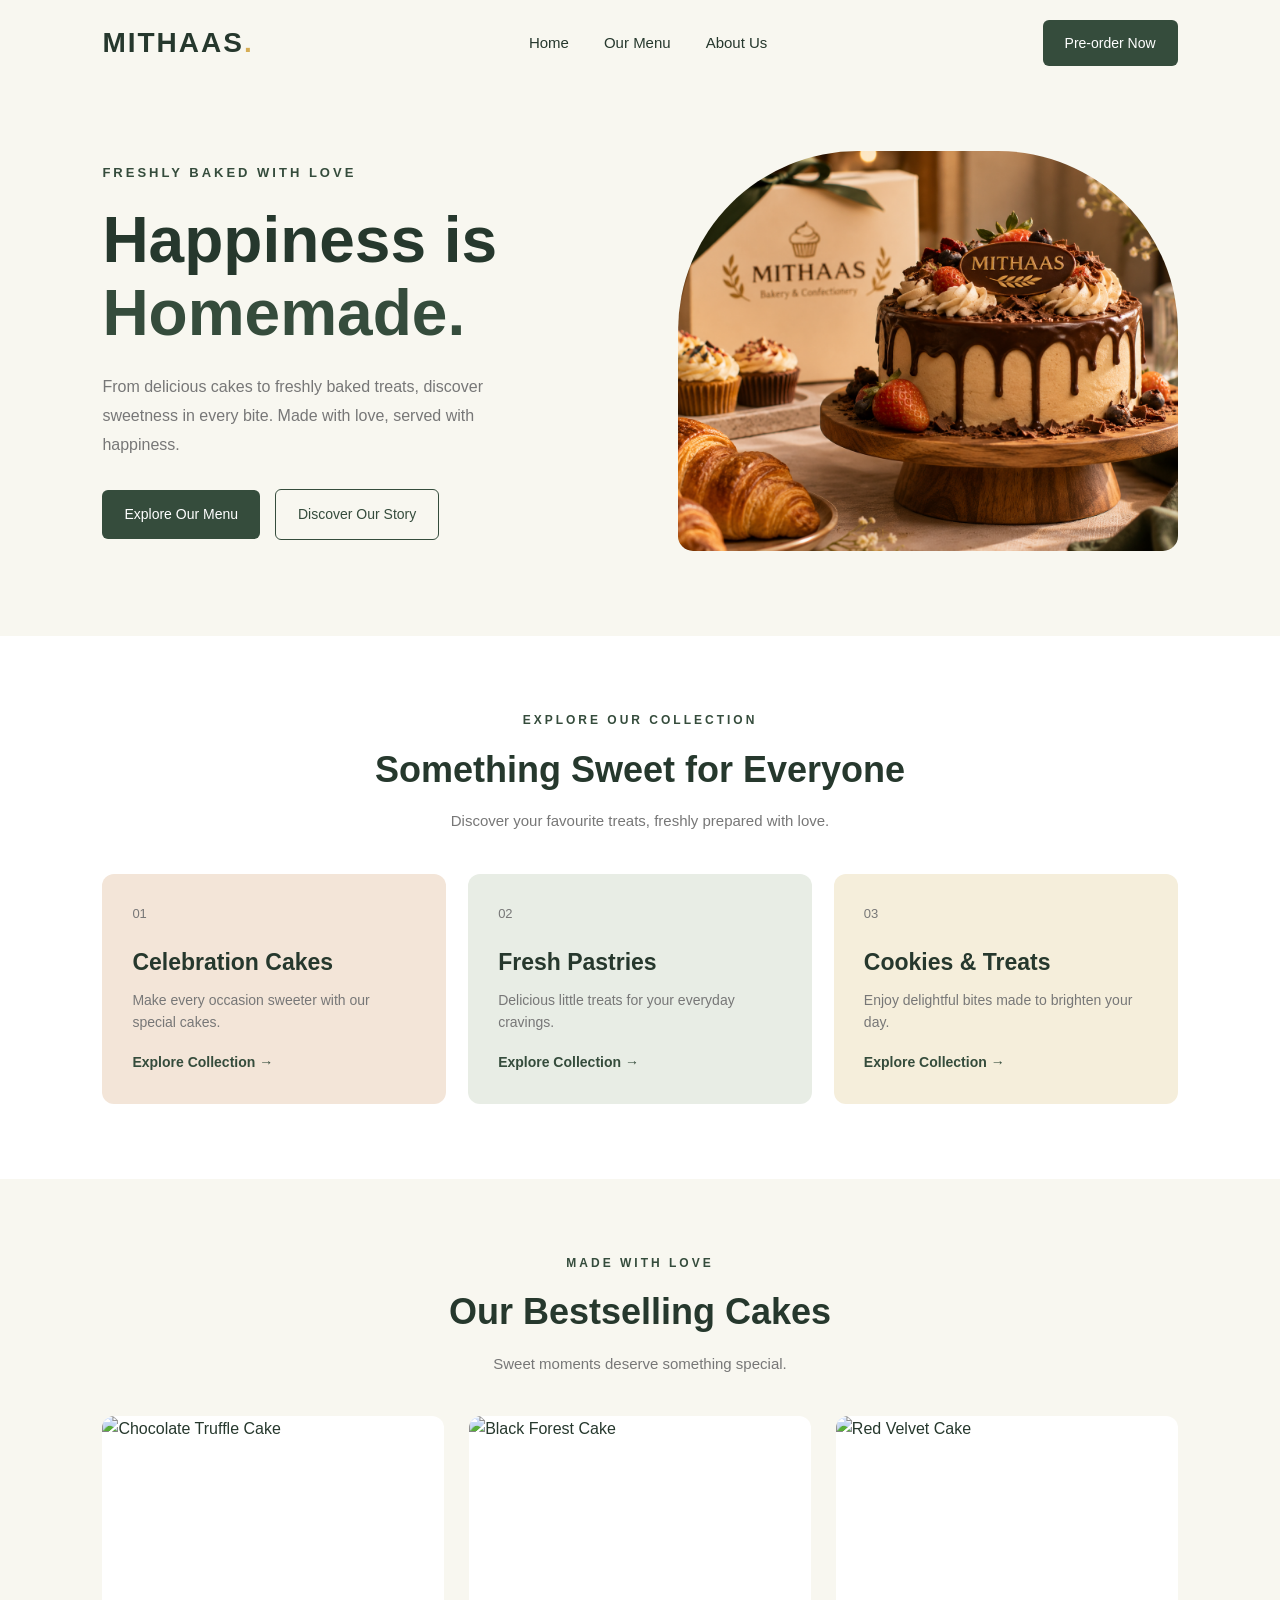
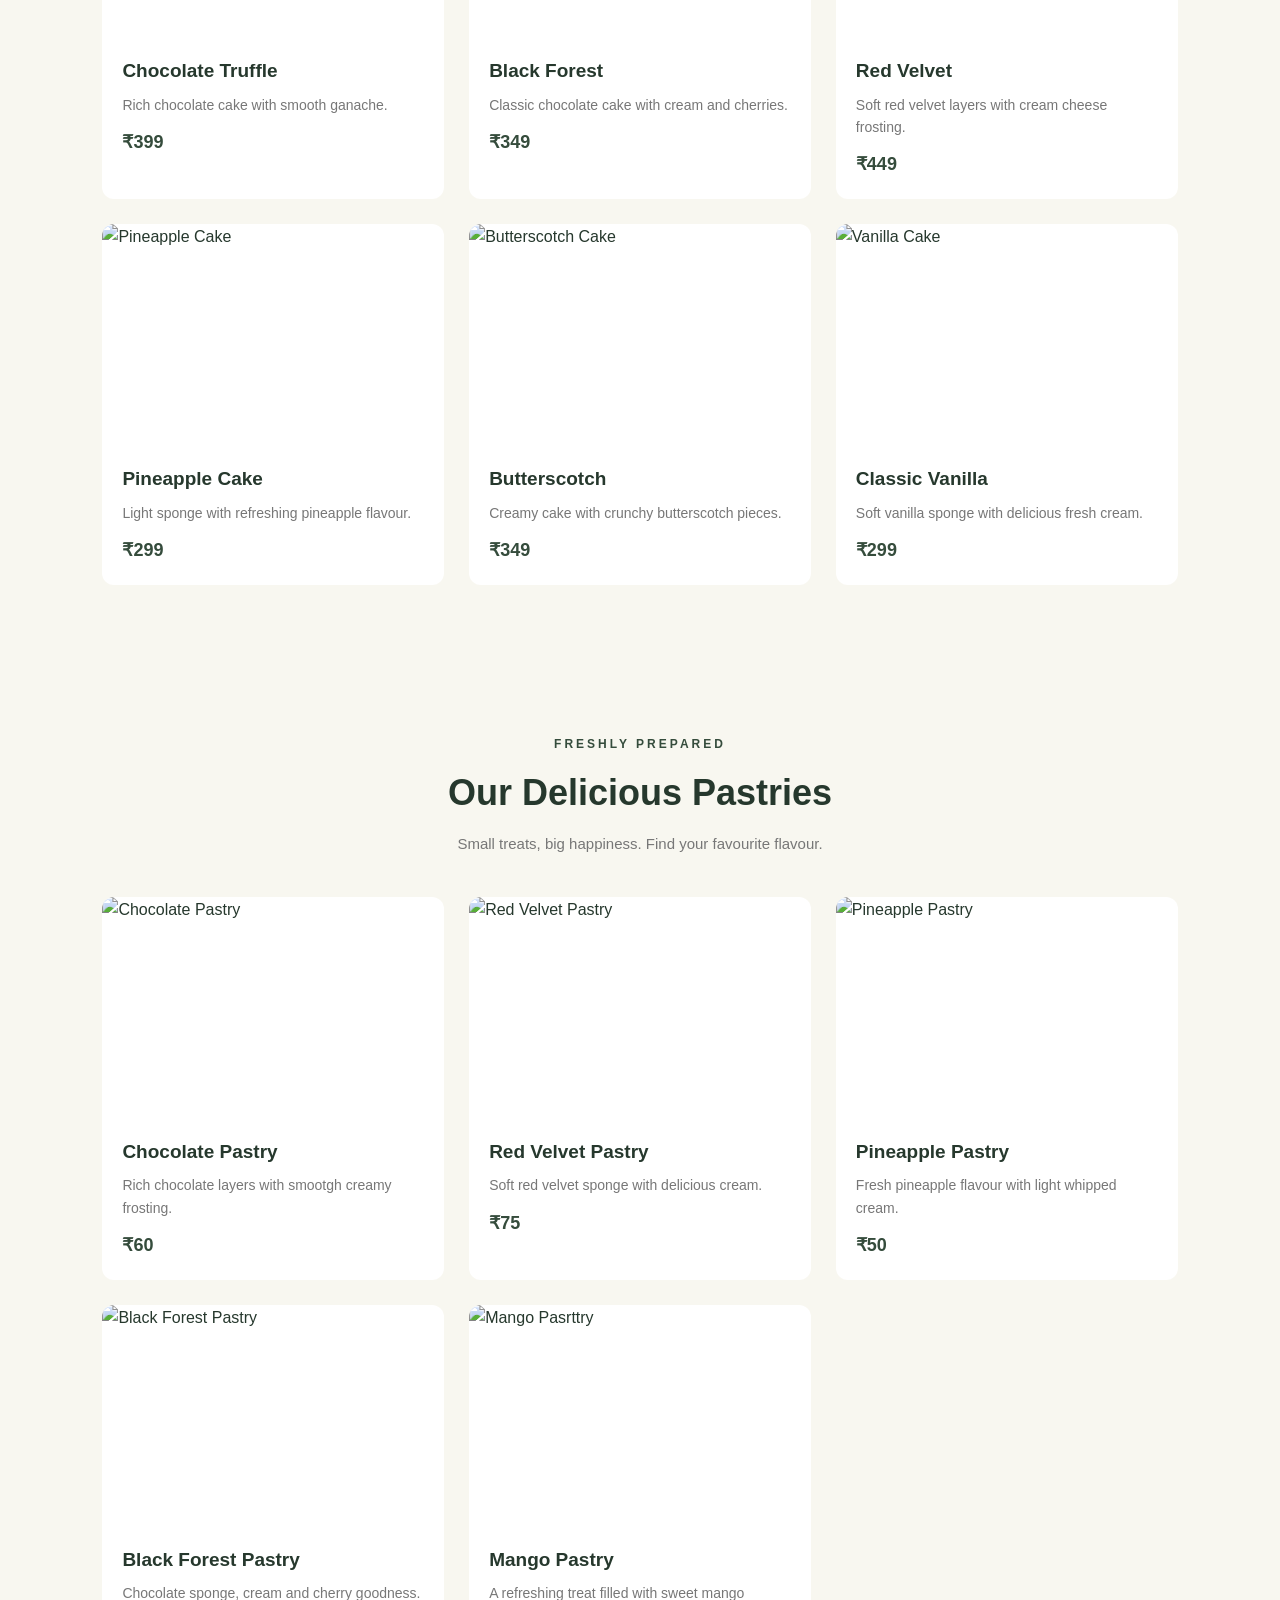
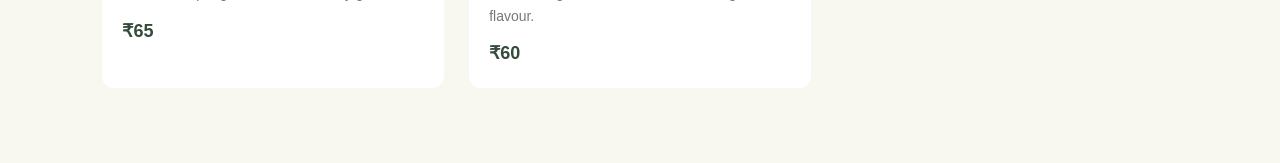
==== index.html @ 82113e62 "Merge branch 'main' of https://github.com/saurabhverma731044-stack/Bakery_Website_ITC_Project" ====
<!DOCTYPE html>
<html lang="en">

<head>
    <meta charset="UTF-8">
    <meta name="viewport" content="width=device-width, initial-scale=1.0">

    <title>MITHAAS | Har Bite Mein Khushi</title>

    <!-- Connects the CSS file to this webpage -->
    <link rel="stylesheet" href="style.css">

</head>

<body>

    <!-- Navigation Bar -->
<header class="navbar">

    <!-- Website Logo -->
    <div class="logo">
        MITHAAS<span>.</span>
    </div>

    <!-- Navigation Links -->
    <nav>
        <ul class="nav-links">
            <li><a href="#home">Home</a></li>
            <li><a href="#menu">Our Menu</a></li>
            <li><a href="#about">About Us</a></li>
        </ul>
    </nav>

    <!-- Pre-order Button -->
    <a href="#order" class="order-btn">Pre-order Now</a>

</header>

<!-- Hero Section -->
<section class="hero" id="home">

    <!-- Hero Text -->
    <div class="hero-content">

        <p class="hero-tagline">FRESHLY BAKED WITH LOVE</p>

        <h1>
            Happiness is <br>
            <span>Homemade.</span>
        </h1>

        <p class="hero-description">
            From delicious cakes to freshly baked treats,
            discover sweetness in every bite.
            Made with love, served with happiness.
        </p>

        <!-- Hero Buttons -->
        <div class="hero-buttons">
            <a href="#menu" class="primary-btn">Explore Our Menu</a>

            <a href="#about" class="secondary-btn">Discover Our Story</a>
        </div>

    </div>

    <!-- Hero Image -->
    <div class="hero-image">
        <img src="images/hero.jpg" alt="Freshly baked delicious cake">
    </div>

</section>
<!-- Product Categories -->
<section class="categories" id="menu">

    <div class="section-heading">
        <p>EXPLORE OUR COLLECTION</p>
        <h2>Something Sweet for Everyone</h2>
        <span>Discover your favourite treats, freshly prepared with love.</span>
    </div>

    <div class="category-container">

        <!-- Cakes -->
        <div class="category-card cakes">
            <span class="category-number">01</span>
            <h3>Celebration Cakes</h3>
            <p>Make every occasion sweeter with our special cakes.</p>
            <a href="#order">Explore Collection →</a>
        </div>

        <!-- Pastries -->
        <div class="category-card pastries">
            <span class="category-number">02</span>
            <h3>Fresh Pastries</h3>
            <p>Delicious little treats for your everyday cravings.</p>
            <a href="#order">Explore Collection →</a>
        </div>

        <!-- Cookies and Treats -->
        <div class="category-card treats">
            <span class="category-number">03</span>
            <h3>Cookies & Treats</h3>
            <p>Enjoy delightful bites made to brighten your day.</p>
            <a href="#order">Explore Collection →</a>
            
        </div>

    </div>

</section>


<!-- Bestselling Cakes -->
<section class="products" id="cakes">

    <div class="section-heading">
        <p>MADE WITH LOVE</p>
        <h2>Our Bestselling Cakes</h2>
        <span>Sweet moments deserve something special.</span>
    </div>

    <div class="product-container">

        <!-- Chocolate Truffle -->
        <div class="product-card">
            <img src="images/chocolate-truffle.jpg" alt="Chocolate Truffle Cake">
            <div class="product-info">
                <h3>Chocolate Truffle</h3>
                <p>Rich chocolate cake with smooth ganache.</p>
                <span>₹399</span>
            </div>
        </div>

        <!-- Black Forest -->
        <div class="product-card">
            <img src="images/black-forest.jpg" alt="Black Forest Cake">
            <div class="product-info">
                <h3>Black Forest</h3>
                <p>Classic chocolate cake with cream and cherries.</p>
                <span>₹349</span>
            </div>
        </div>

        <!-- Red Velvet -->
        <div class="product-card">
            <img src="images/red-velvet.jpg" alt="Red Velvet Cake">
            <div class="product-info">
                <h3>Red Velvet</h3>
                <p>Soft red velvet layers with cream cheese frosting.</p>
                <span>₹449</span>
            </div>
        </div>

        <!-- Pineapple -->
        <div class="product-card">
            <img src="images/pineapple-cake.jpg" alt="Pineapple Cake">
            <div class="product-info">
                <h3>Pineapple Cake</h3>
                <p>Light sponge with refreshing pineapple flavour.</p>
                <span>₹299</span>
            </div>
        </div>

        <!-- Butterscotch -->
        <div class="product-card">
            <img src="images/butterscotch.jpg" alt="Butterscotch Cake">
            <div class="product-info">
                <h3>Butterscotch</h3>
                <p>Creamy cake with crunchy butterscotch pieces.</p>
                <span>₹349</span>
            </div>
        </div>

        <!-- Vanilla -->
        <div class="product-card">
            <img src="images/vanilla-cake.jpg" alt="Vanilla Cake">
            <div class="product-info">
                <h3>Classic Vanilla</h3>
                <p>Soft vanilla sponge with delicious fresh cream.</p>
                <span>₹299</span>
            </div>
        </div>

    </div>

</section>

<!--  FRESH PASTRIES SECTION -->

<section class="products pastries-section" id="pastries">

    <!-- Section heading introduces our pastry collection -->
    <div class="section-heading">
        <p>FRESHLY PREPARED</p>
        <h2>Our Delicious Pastries</h2>
        <span>Small treats, big happiness. Find your favourite flavour.</span>
    </div>

    <!-- Container holds all pastry product cards -->
    <div class="product-container">

        <!-- Chocolate Pastry Card -->
        <div class="product-card">

            <!-- Product image -->
            <img src="images/chocolate-pastry.jpg"
                 alt="Chocolate Pastry">

            <!-- Product name, description and price -->
            <div class="product-info">
                <h3>Chocolate Pastry</h3>
                <p>Rich chocolate layers with smootgh creamy frosting.</p>
                <span>₹60</span>
            </div>

        </div>

        <!-- Red Velvet Pastry Card -->
        <div class="product-card">

            <img src="images/red-velvet-pastry.jpg"
                 alt="Red Velvet Pastry">

            <div class="product-info">
                <h3>Red Velvet Pastry</h3>
                <p>Soft red velvet sponge with delicious cream.</p>
                <span>₹75</span>
            </div>

        </div>

        <!-- Pineapppple Pastry Card -->
        <div class="product-card">

            <img src="images/pineapple-pastry.jpg"
                 alt="Pineapple Pastry">

            <div class="product-info">
                <h3>Pineapple Pastry</h3>
                <p>Fresh pineapple flavour with light whipped cream.</p>
                <span>₹50</span>
            </div>

        </div>

        <!-- Black Forrest Pastyry Card -->
        <div class="product-card">

            <img src="images/black-forest-pastry.jpg"
                 alt="Black Forest Pastry">

            <div class="product-info">
                <h3>Black Forest Pastry</h3>
                <p>Chocolate sponge, cream and cherry goodness.</p>
                <span>₹65</span>
            </div>

        </div>

        <!-- Mango Pastry Card -->
        <div class="product-card">

            <img src="images/mango-pastry.jpg"
                 alt="Mango Pasrttry">

            <div class="product-info">
                <h3>Mango Pastry</h3>
                <p>A refreshing treat filled with sweet mango flavour.</p>
                <span>₹60</span>
            </div>

        </div>

    </div>

</section>


</body>

</html>
---- style.css ----
/* =================================
   MITHAAS - GLOBAL STYLES
================================= */

/* 1. Reset default browser spacing */
* {
    margin: 0;
    padding: 0;
    box-sizing: border-box;
}

/* 2. Website color palette */
:root {
    --primary-green: #354C3C;
    --dark-green: #26382D;
    --light-green: #E8EDE5;

    --cream: #F8F7F0;
    --white: #FFFFFF;

    --accent-yellow: #D6AD55;

    --text-dark: #26382D;
    --text-light: #777777;
}

/* 3. Basic page styling */
body {
    font-family: Arial, sans-serif;
    background-color: var(--cream);
    color: var(--text-dark);
    line-height: 1.6;
}

/* 4. Remove default link styling */
a {
    text-decoration: none;
    color: inherit;
}

/* 5. Remove default list styling */
ul {
    list-style: none;
}

/* 6. Make images responsive */
img {
    max-width: 100%;
    display: block;
}


/* =================================
   NAVIGATION BAR
================================= */

.navbar {
    display: flex;
    justify-content: space-between;
    align-items: center;
    padding: 20px 8%;
    background-color: var(--cream);
}

/* Website Logo */
.logo {
    font-size: 28px;
    font-weight: bold;
    letter-spacing: 2px;
}

.logo span {
    color: var(--accent-yellow);
}

/* Navigation Links */
.nav-links {
    display: flex;
    align-items: center;
    gap: 35px;
}

.nav-links a {
    font-size: 15px;
    font-weight: 500;
    color: var(--dark-green);
    transition: color 0.3s ease;
}

.nav-links a:hover {
    color: var(--accent-yellow);
}

/* Pre-order Button */
.order-btn {
    background-color: var(--primary-green);
    color: var(--white);
    padding: 12px 22px;
    border-radius: 6px;
    font-size: 14px;
    transition: background-color 0.3s ease;
}

.order-btn:hover {
    background-color: var(--dark-green);
}

/* =================================
   HERO SECTION
================================= */

.hero {
    display: flex;
    align-items: center;
    justify-content: space-between;
    gap: 50px;
    padding: 65px 8% 85px;
    min-height: 550px;
}

/* Hero Text Content */
.hero-content {
    flex: 1;
    max-width: 550px;
}

.hero-tagline {
    color: var(--primary-green);
    font-size: 13px;
    font-weight: bold;
    letter-spacing: 3px;
    margin-bottom: 20px;
}

.hero-content h1 {
    font-size: 64px;
    line-height: 1.15;
    font-weight: bold;
    margin-bottom: 22px;
}

.hero-content h1 span {
    color: var(--primary-green);
}

.hero-description {
    color: var(--text-light);
    font-size: 16px;
    line-height: 1.8;
    max-width: 450px;
    margin-bottom: 30px;
}

/* Hero Buttons */
.hero-buttons {
    display: flex;
    align-items: center;
    gap: 15px;
}

.primary-btn,
.secondary-btn {
    display: inline-block;
    padding: 13px 22px;
    border-radius: 6px;
    font-size: 14px;
    transition: 0.3s ease;
}

.primary-btn {
    background-color: var(--primary-green);
    color: var(--white);
}

.primary-btn:hover {
    background-color: var(--dark-green);
}

.secondary-btn {
    border: 1px solid var(--primary-green);
    color: var(--primary-green);
}

.secondary-btn:hover {
    background-color: var(--light-green);
}

/* Hero Image */
.hero-image {
    flex: 1;
    max-width: 500px;
}

.hero-image img {
    width: 100%;
    height: 400px;
    object-fit: cover;
    border-radius: 180px 180px 15px 15px;
}

/* =================================
   PRODUCT CATEGORIES
================================= */

.categories {
    padding: 75px 8%;
    background-color: var(--white);
}

.section-heading {
    text-align: center;
    margin-bottom: 40px;
}

.section-heading > p {
    color: var(--primary-green);
    font-size: 12px;
    letter-spacing: 3px;
    font-weight: bold;
}

.section-heading h2 {
    font-size: 36px;
    margin: 10px 0;
}

.section-heading span {
    color: var(--text-light);
    font-size: 15px;
}

.category-container {
    display: grid;
    grid-template-columns: repeat(3, 1fr);
    gap: 22px;
}

.category-card {
    padding: 30px;
    min-height: 230px;
    border-radius: 12px;
    display: flex;
    flex-direction: column;
    align-items: flex-start;
    justify-content: flex-end;
    transition: transform 0.3s ease;
}

.category-card:hover {
    transform: translateY(-6px);
}

.cakes {
    background-color: #F3E5D8;
}

.pastries {
    background-color: #E8EDE5;
}

.treats {
    background-color: #F5EEDB;
}

.category-number {
    font-size: 13px;
    color: var(--text-light);
    margin-bottom: auto;
}

.category-card h3 {
    font-size: 23px;
    margin-bottom: 8px;
}

.category-card p {
    font-size: 14px;
    color: var(--text-light);
    margin-bottom: 18px;
}

.category-card a {
    color: var(--primary-green);
    font-size: 14px;
    font-weight: bold;
}

/* =================================
   PRODUCT SHOWCASE
================================= */

.products {
    padding: 75px 8%;
    background-color: var(--cream);
}

.product-container {
    display: grid;
    grid-template-columns: repeat(3, 1fr);
    gap: 25px;
}

.product-card {
    background-color: var(--white);
    border-radius: 12px;
    overflow: hidden;
    transition: transform 0.3s ease;
}

.product-card:hover {
    transform: translateY(-5px);
}

.product-card img {
    width: 100%;
    height: 220px;
    object-fit: cover;
}

.product-info {
    padding: 20px;
}

.product-info h3 {
    font-size: 19px;
    margin-bottom: 7px;
}

.product-info p {
    color: var(--text-light);
    font-size: 14px;
    margin-bottom: 12px;
}

.product-info span {
    color: var(--primary-green);
    font-size: 18px;
    font-weight: bold;
}

/* Responsive product grid */
@media (max-width: 768px) {
    .product-container {
        grid-template-columns: repeat(2, 1fr);
    }
}

@media (max-width: 480px) {
    .product-container {
        grid-template-columns: 1fr;
    }
}
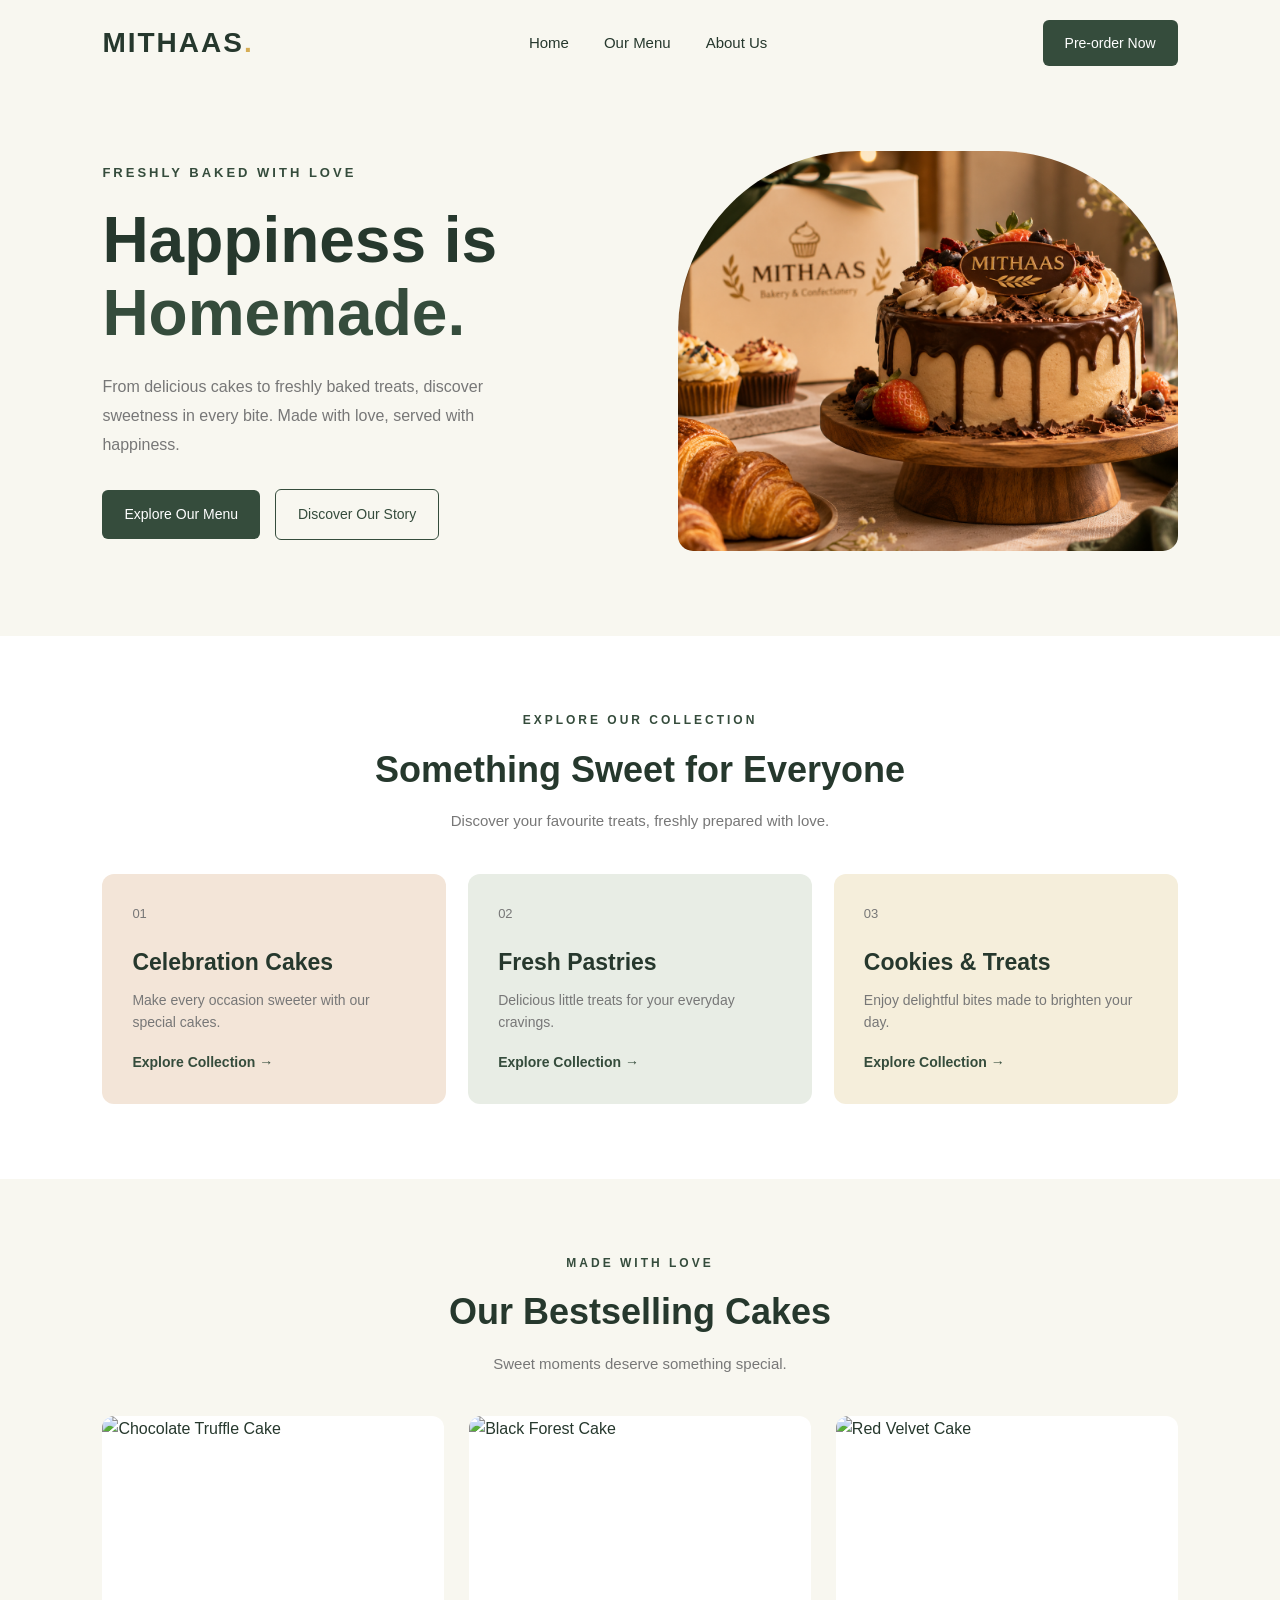
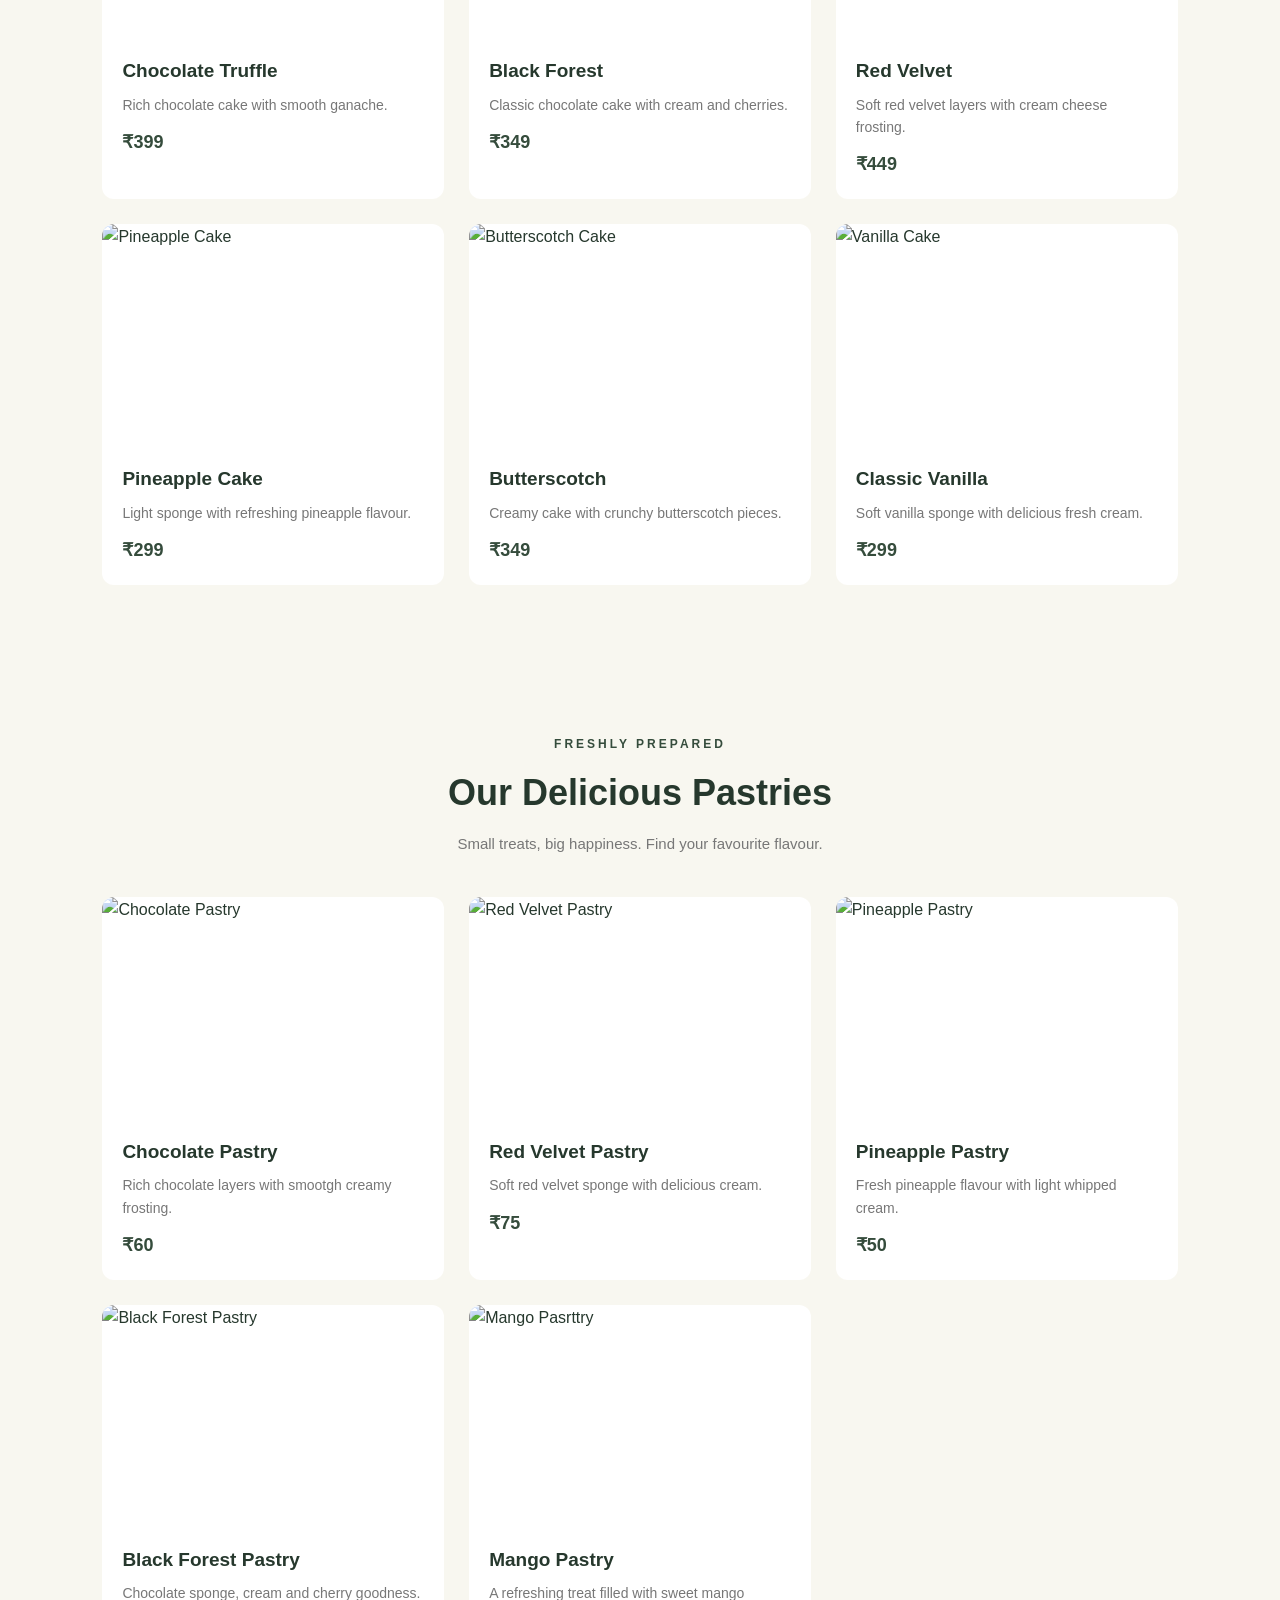
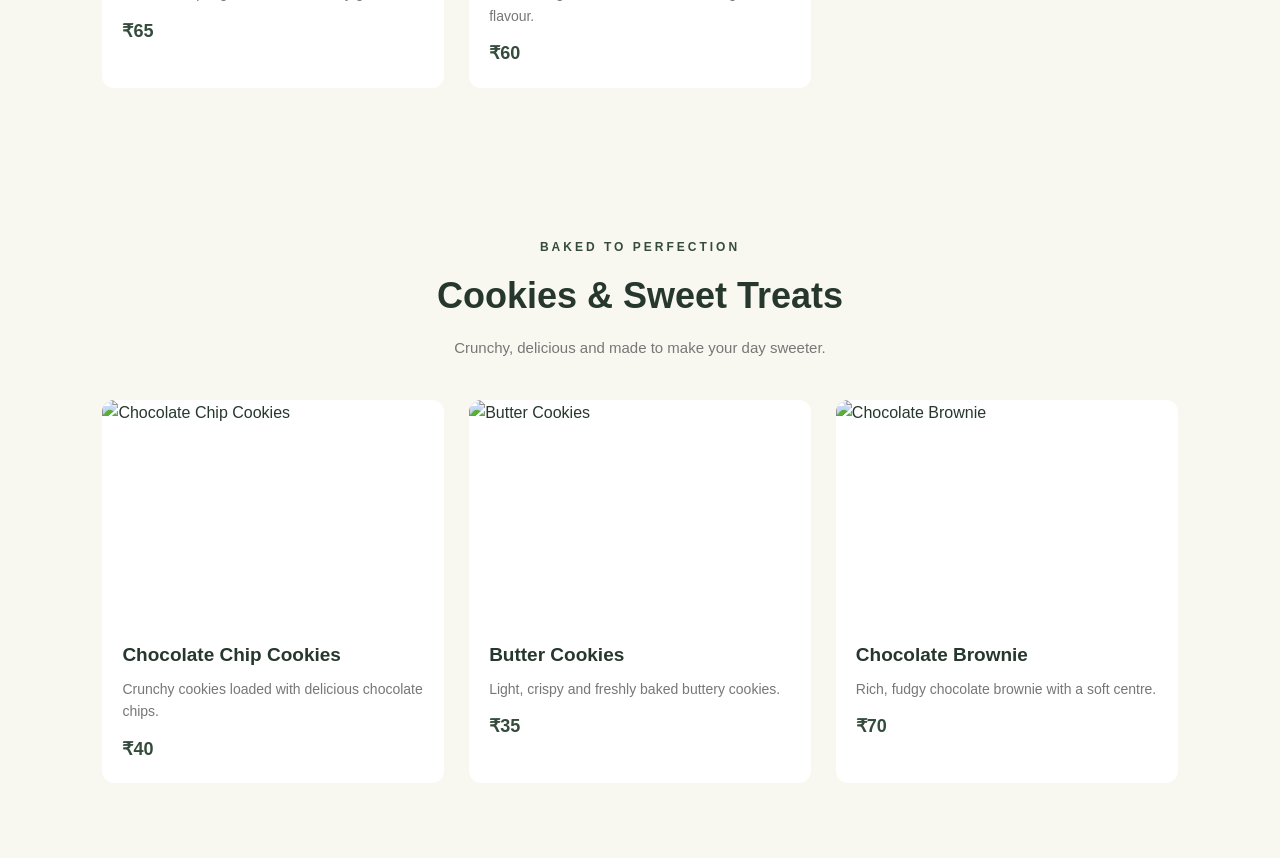
==== commit 672128a3: "Add cookies and treats product section" ====
--- a/index.html
+++ b/index.html
@@ -276,6 +276,62 @@
 
 </section>
 
+<!-- =================================
+     COOKIES & TREATS SECTION
+================================= -->
+
+<section class="products treats-section" id="treats">
+
+    <!-- Section heading -->
+    <div class="section-heading">
+        <p>BAKED TO PERFECTION</p>
+        <h2>Cookies & Sweet Treats</h2>
+        <span>Crunchy, delicious and made to make your day sweeter.</span>
+    </div>
+
+    <!-- Container for cookie product cards -->
+    <div class="product-container">
+
+        <!-- Chocolate Chip Cookies -->
+        <div class="product-card">
+            <img src="images/chocolate-chip-cookies.jpg"
+                 alt="Chocolate Chip Cookies">
+
+            <div class="product-info">
+                <h3>Chocolate Chip Cookies</h3>
+                <p>Crunchy cookies loaded with delicious chocolate chips.</p>
+                <span>₹40</span>
+            </div>
+        </div>
+
+        <!-- Butter Cookies -->
+        <div class="product-card">
+            <img src="images/butter-cookies.jpg"
+                 alt="Butter Cookies">
+
+            <div class="product-info">
+                <h3>Butter Cookies</h3>
+                <p>Light, crispy and freshly baked buttery cookies.</p>
+                <span>₹35</span>
+            </div>
+        </div>
+
+        <!-- Brownies -->
+        <div class="product-card">
+            <img src="images/chocolate-brownie.jpg"
+                 alt="Chocolate Brownie">
+
+            <div class="product-info">
+                <h3>Chocolate Brownie</h3>
+                <p>Rich, fudgy chocolate brownie with a soft centre.</p>
+                <span>₹70</span>
+            </div>
+        </div>
+
+    </div>
+
+</section>
+
 
 </body>
 
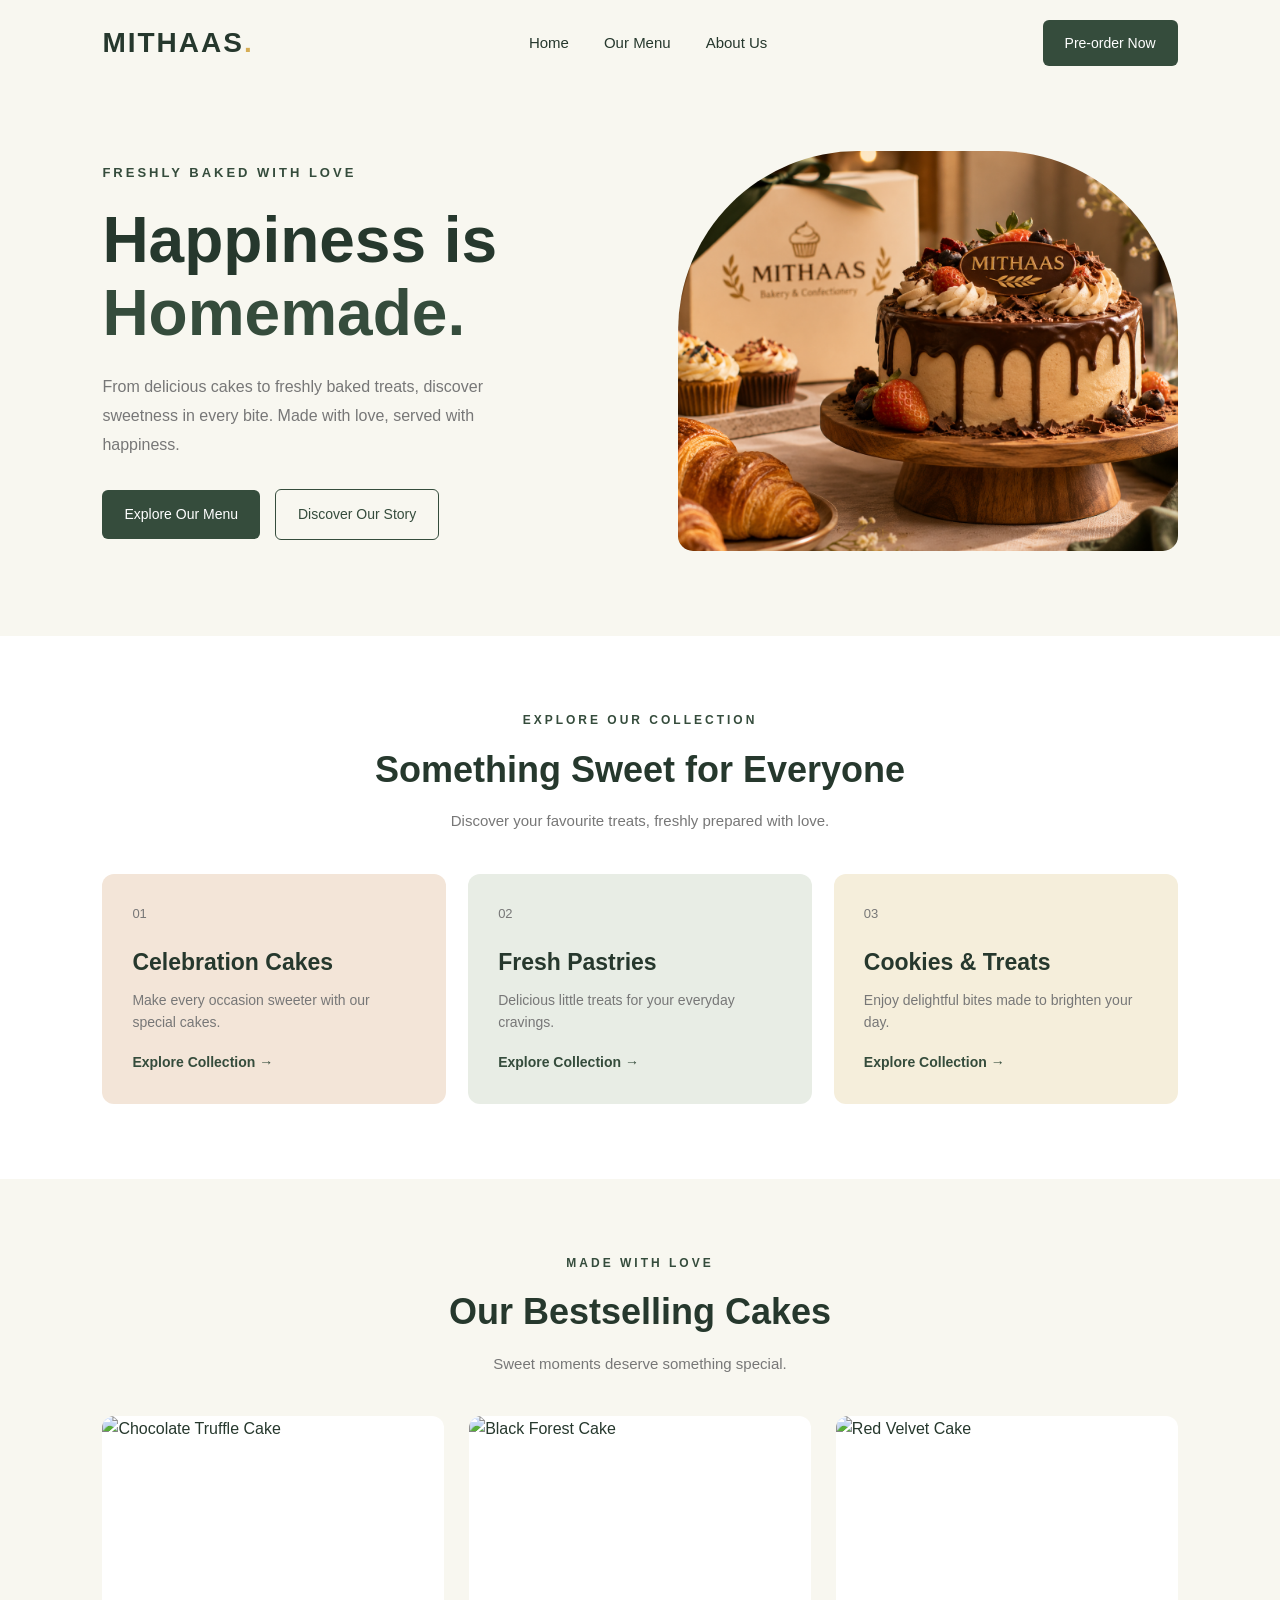
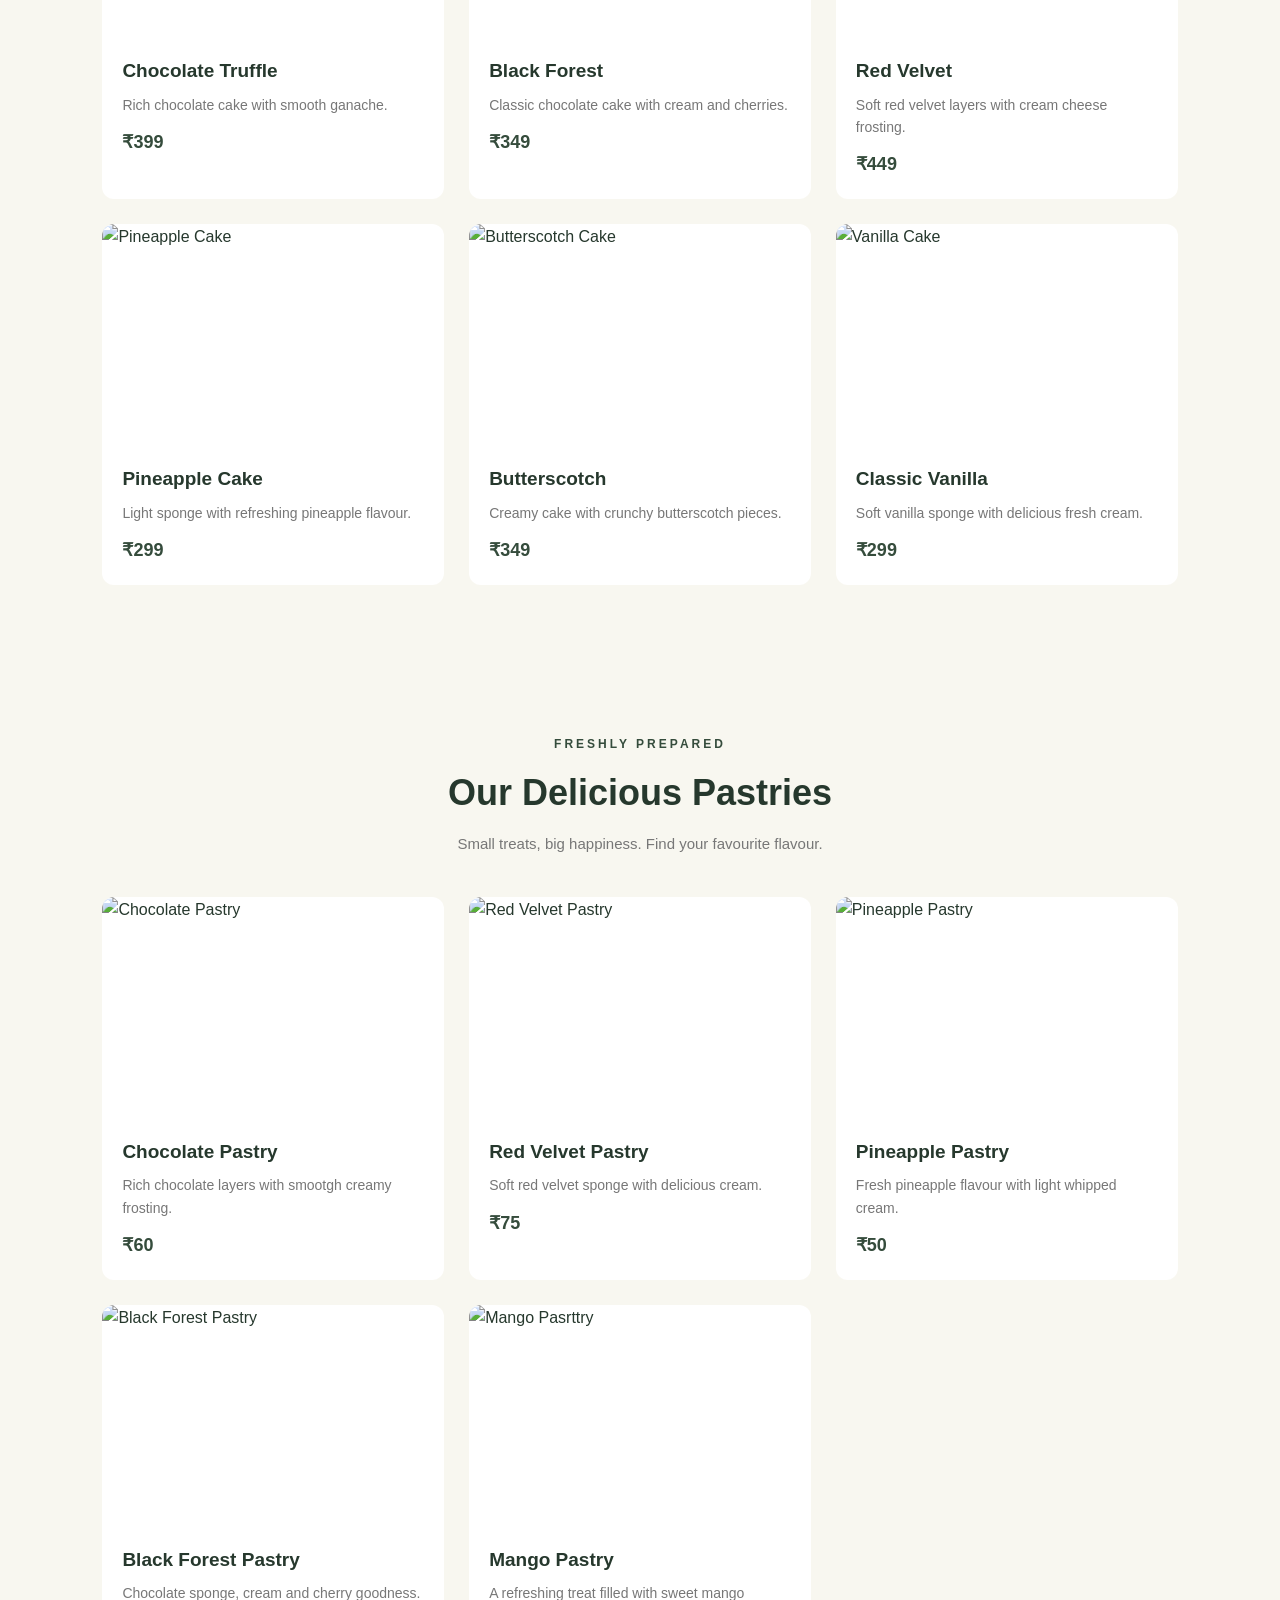
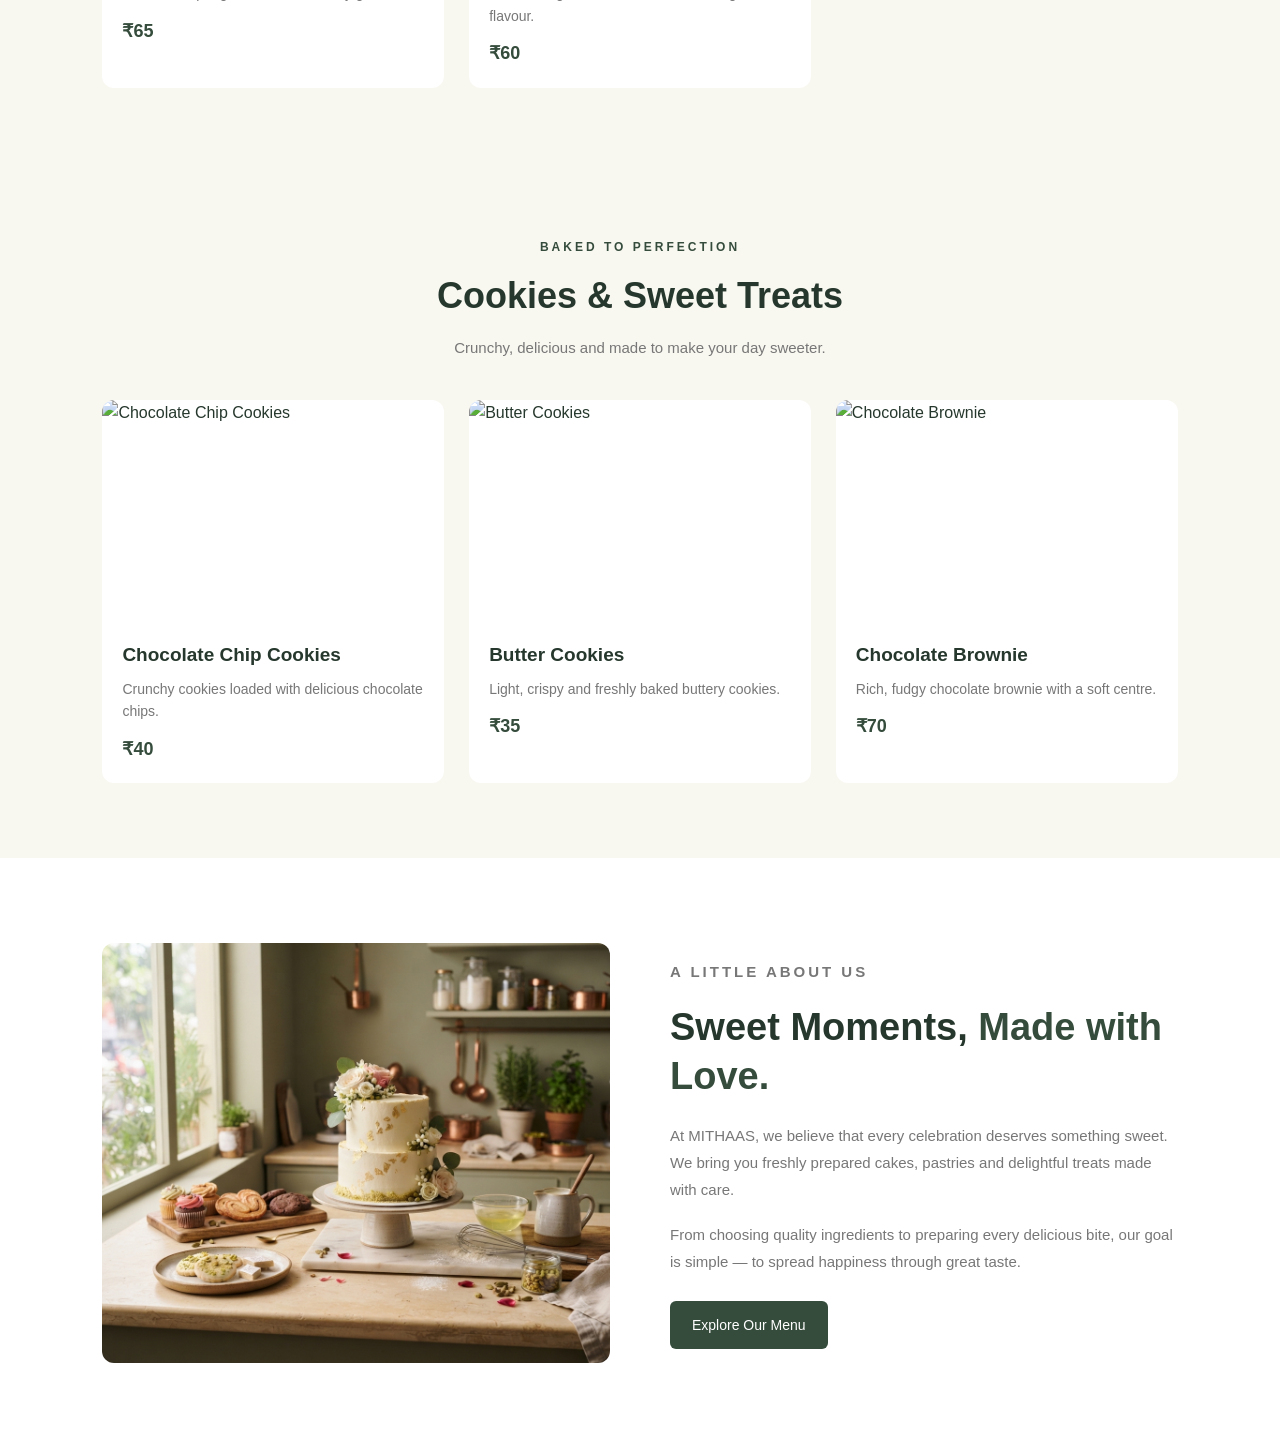
==== commit e8a73b12: "Add bakery about us section with styling" ====
--- a/index.html
+++ b/index.html
@@ -332,6 +332,43 @@
 
 </section>
 
+<!-- =================================
+     ABOUT US SECTION
+================================= -->
+
+<section class="about" id="about">
+
+    <!-- Bakery Image -->
+    <div class="about-image">
+        <img src="images/about-bakery.jpg"
+             alt="Freshly prepared bakery products">
+    </div>
+
+    <!-- Bakery Story -->
+    <div class="about-content">
+
+        <p class="about-tagline">A LITTLE ABOUT US</p>
+
+        <h2>Sweet Moments, <span>Made with Love.</span></h2>
+
+        <p>
+            At MITHAAS, we believe that every celebration deserves
+            something sweet. We bring you freshly prepared cakes,
+            pastries and delightful treats made with care.
+        </p>
+
+        <p>
+            From choosing quality ingredients to preparing every
+            delicious bite, our goal is simple — to spread happiness
+            through great taste.
+        </p>
+
+        <a href="#menu" class="primary-btn">Explore Our Menu</a>
+
+    </div>
+
+</section>
+
 
 </body>
 
--- a/style.css
+++ b/style.css
@@ -349,4 +349,63 @@
     .product-container {
         grid-template-columns: 1fr;
     }
+}
+
+
+/* =================================
+   ABOUT US SECTION
+================================= */
+
+.about {
+    display: flex;
+    align-items: center;
+    gap: 60px;
+    padding: 85px 8%;
+    background-color: var(--white);
+}
+
+/* Bakery Image */
+.about-image {
+    flex: 1;
+}
+
+.about-image img {
+    width: 100%;
+    height: 420px;
+    object-fit: cover;
+    border-radius: 12px;
+}
+
+/* About Text */
+.about-content {
+    flex: 1;
+}
+
+.about-tagline {
+    color: var(--primary-green);
+    font-size: 12px;
+    font-weight: bold;
+    letter-spacing: 3px;
+    margin-bottom: 15px;
+}
+
+.about-content h2 {
+    font-size: 38px;
+    line-height: 1.3;
+    margin-bottom: 20px;
+}
+
+.about-content h2 span {
+    color: var(--primary-green);
+}
+
+.about-content p {
+    color: var(--text-light);
+    font-size: 15px;
+    line-height: 1.8;
+    margin-bottom: 18px;
+}
+
+.about-content .primary-btn {
+    margin-top: 8px;
 }
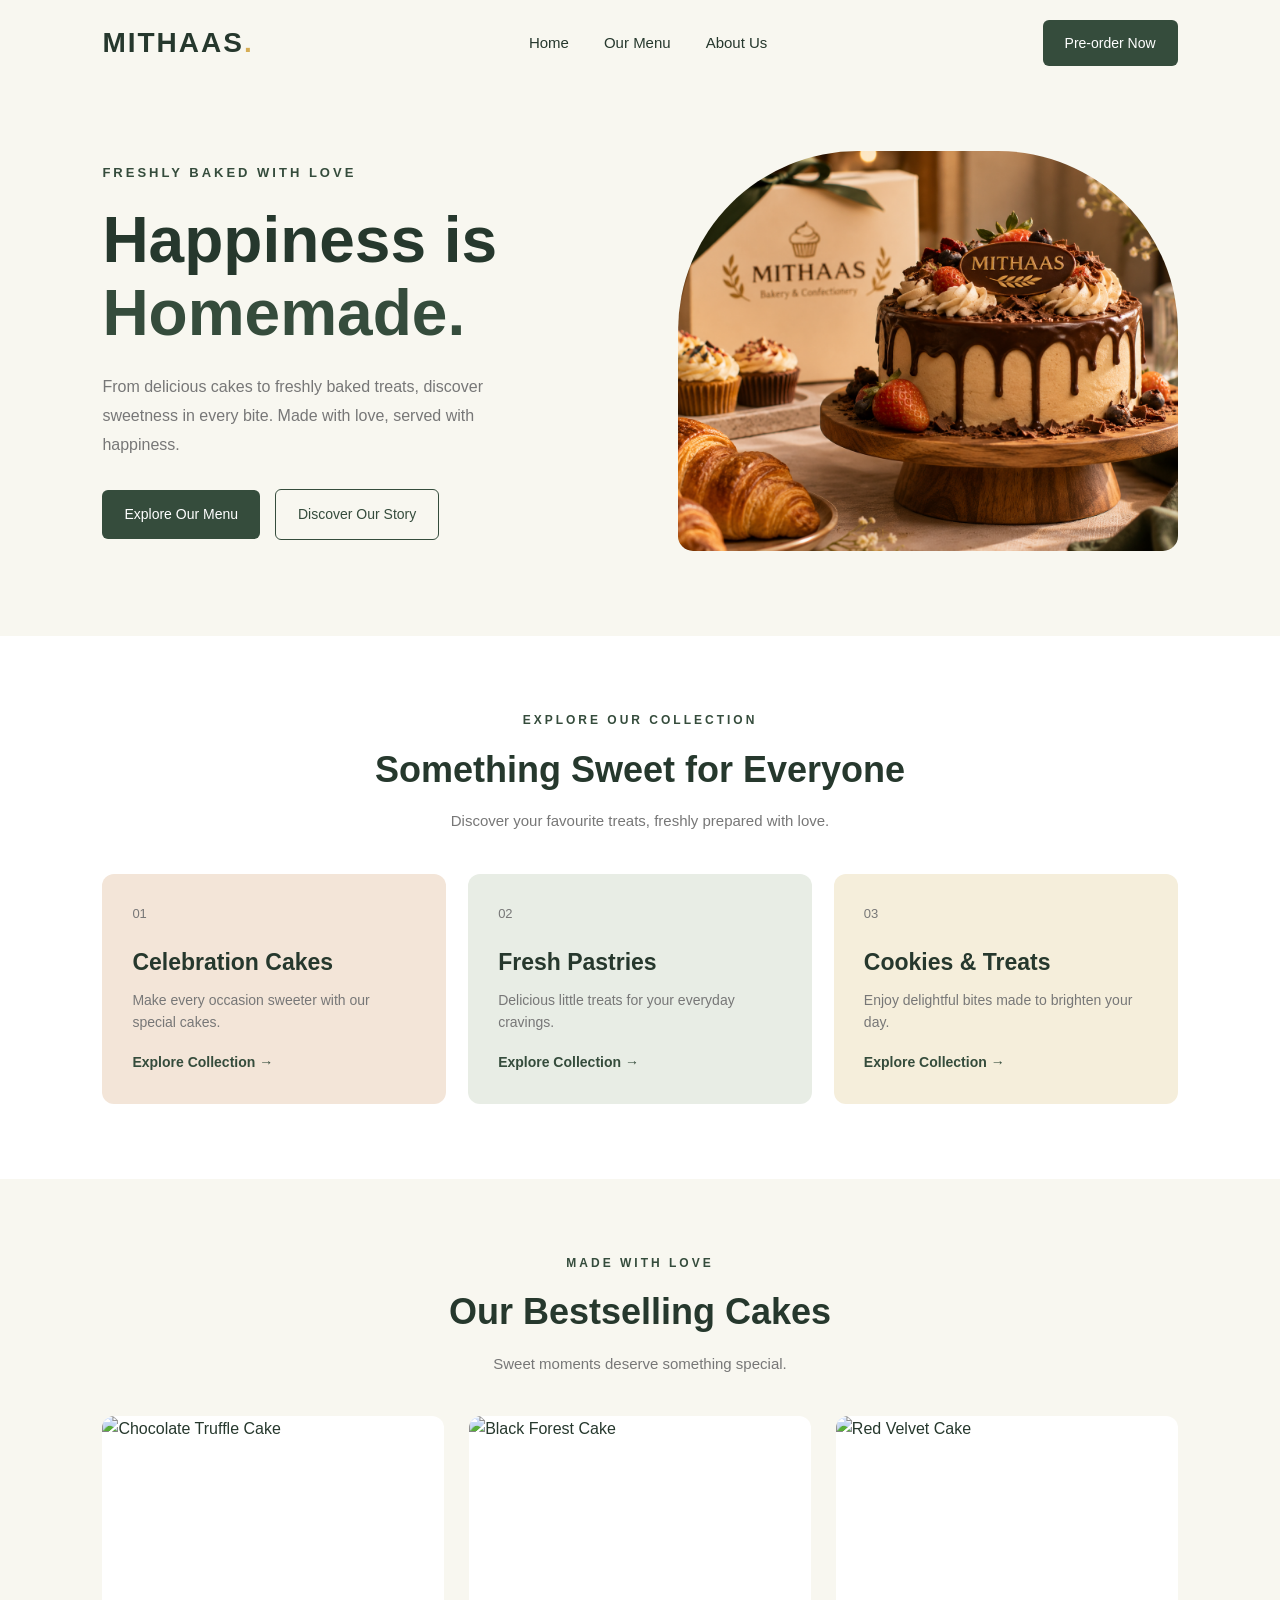
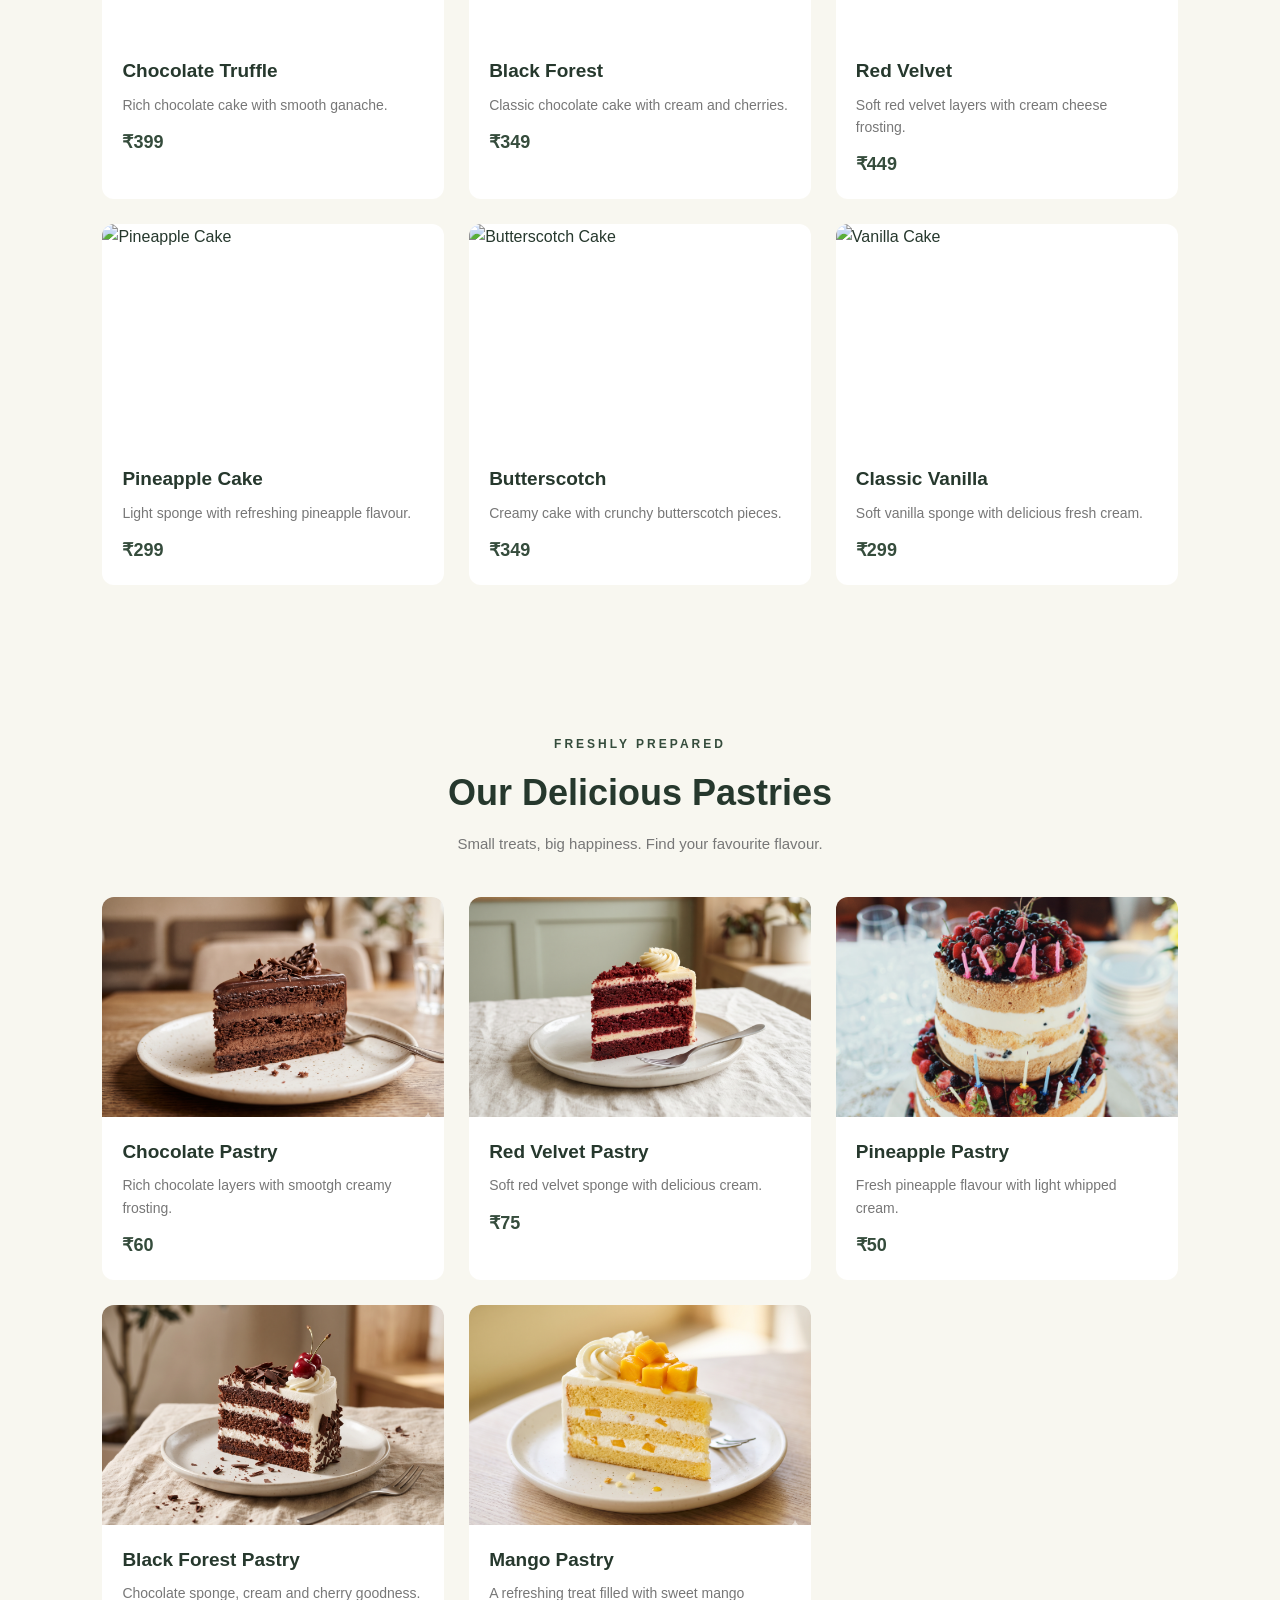
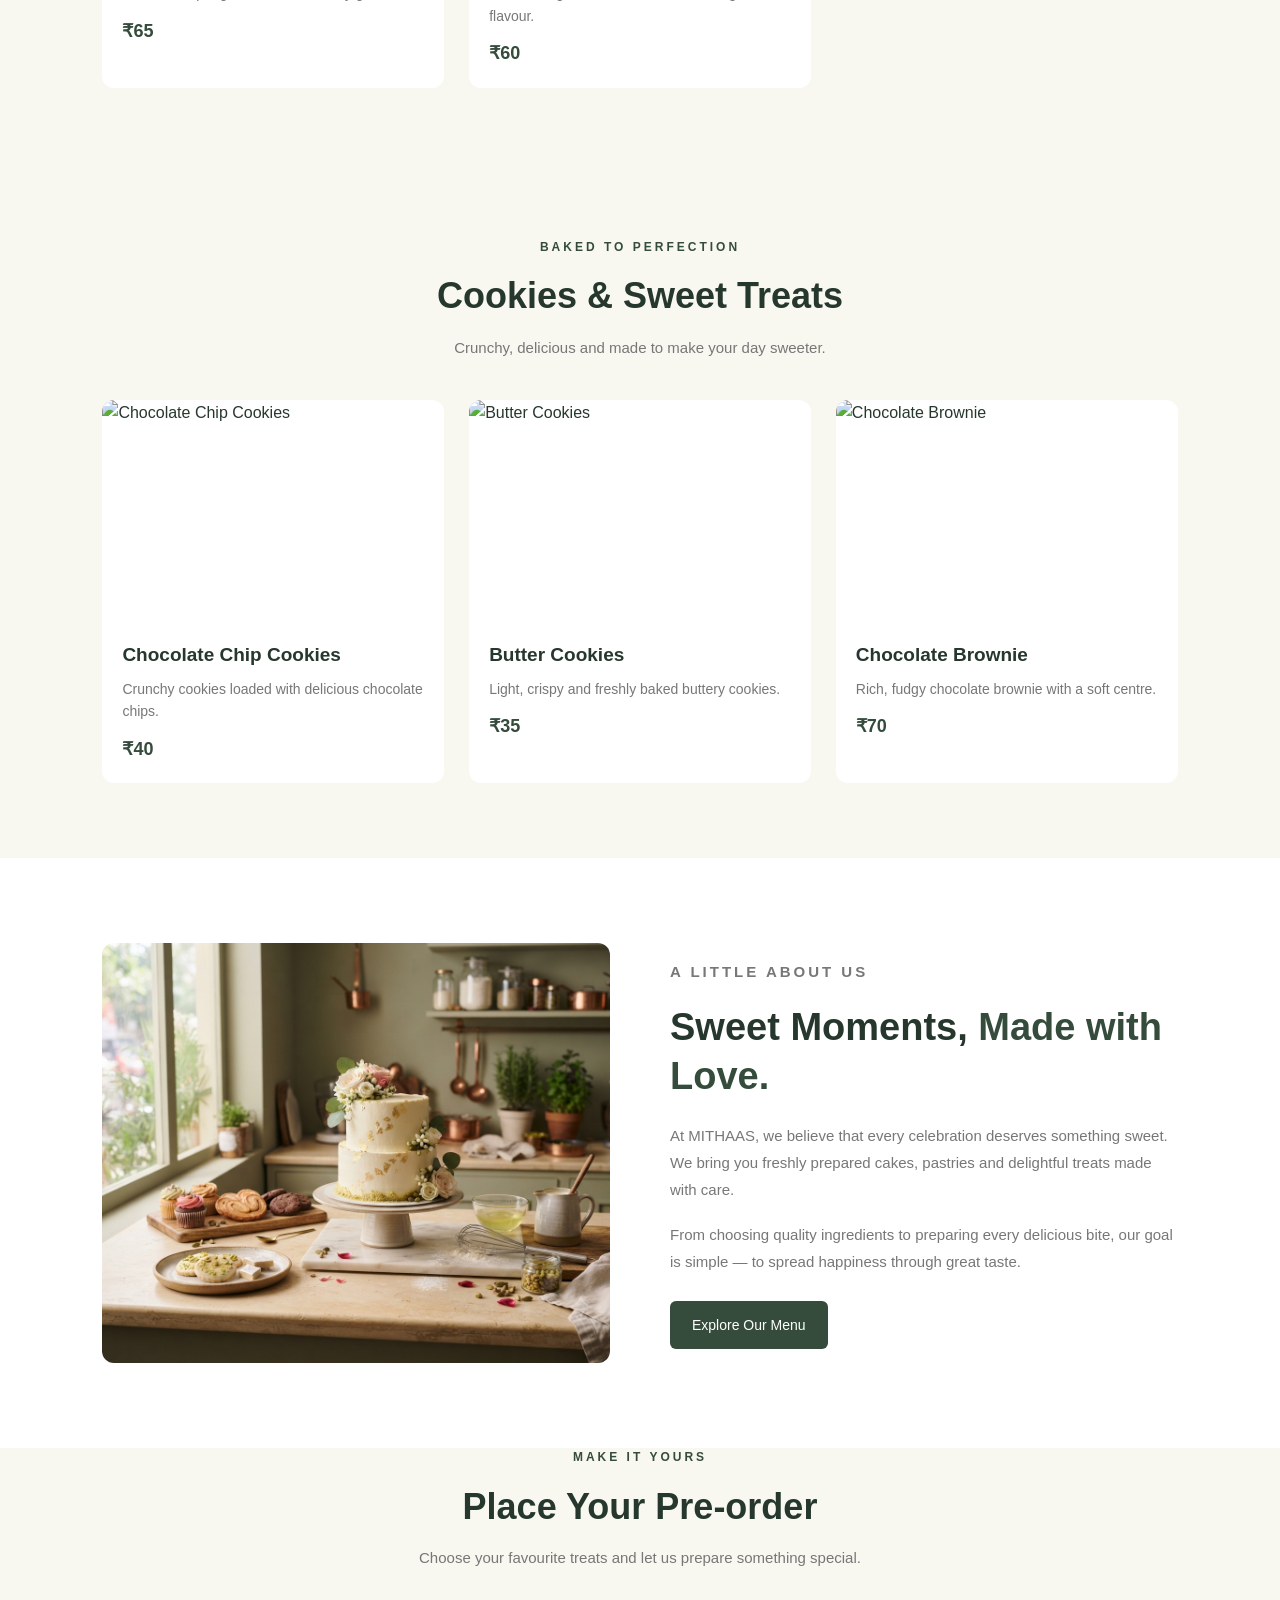
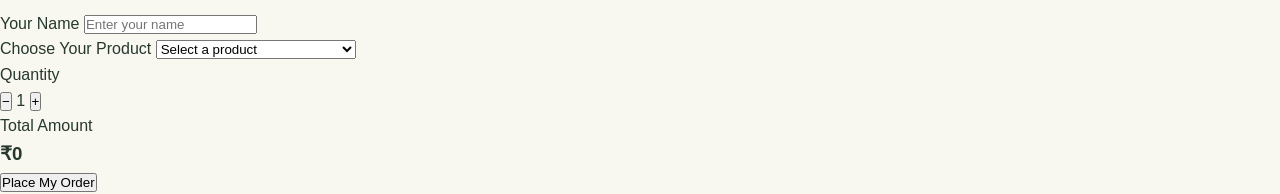
==== commit fccedcc9: "Add pre-order form HTML structure" ====
--- a/index.html
+++ b/index.html
@@ -368,6 +368,100 @@
     </div>
 
 </section>
+<!-- =================================
+     PRE-ORDER SECTION
+================================= -->
+
+<section class="order-section" id="order">
+
+    <!-- Section Heading -->
+    <div class="section-heading">
+        <p>MAKE IT YOURS</p>
+        <h2>Place Your Pre-order</h2>
+        <span>Choose your favourite treats and let us prepare something special.</span>
+    </div>
+
+    <!-- Pre-order Form -->
+    <form class="order-form" id="orderForm">
+
+        <!-- Customer Name -->
+        <div class="form-group">
+            <label for="customerName">Your Name</label>
+            <input type="text" id="customerName"
+                   placeholder="Enter your name" required>
+        </div>
+
+        <!-- Product Selection -->
+        <div class="form-group">
+            <label for="product">Choose Your Product</label>
+
+            <select id="product" required>
+                <option value="" data-price="0">Select a product</option>
+
+                <option value="Chocolate Pastry" data-price="60">
+                    Chocolate Pastry - ₹60
+                </option>
+
+                <option value="Red Velvet Pastry" data-price="75">
+                    Red Velvet Pastry - ₹75
+                </option>
+
+                <option value="Pineapple Pastry" data-price="50">
+                    Pineapple Pastry - ₹50
+                </option>
+
+                <option value="Black Forest Pastry" data-price="65">
+                    Black Forest Pastry - ₹65
+                </option>
+
+                <option value="Mango Pastry" data-price="60">
+                    Mango Pastry - ₹60
+                </option>
+
+                <option value="Chocolate Chip Cookies" data-price="40">
+                    Chocolate Chip Cookies - ₹40
+                </option>
+
+                <option value="Butter Cookies" data-price="35">
+                    Butter Cookies - ₹35
+                </option>
+
+                <option value="Chocolate Brownie" data-price="70">
+                    Chocolate Brownie - ₹70
+                </option>
+
+            </select>
+        </div>
+
+        <!-- Quantity Selector -->
+        <div class="form-group">
+            <label>Quantity</label>
+
+            <div class="quantity-selector">
+
+                <button type="button" id="decrease">−</button>
+
+                <span id="quantity">1</span>
+
+                <button type="button" id="increase">+</button>
+
+            </div>
+        </div>
+
+        <!-- Total Price -->
+        <div class="total-price">
+            <span>Total Amount</span>
+            <h3>₹<span id="total">0</span></h3>
+        </div>
+
+        <!-- Submit Button -->
+        <button type="submit" class="submit-btn">
+            Place My Order
+        </button>
+
+    </form>
+
+</section>
 
 
 </body>
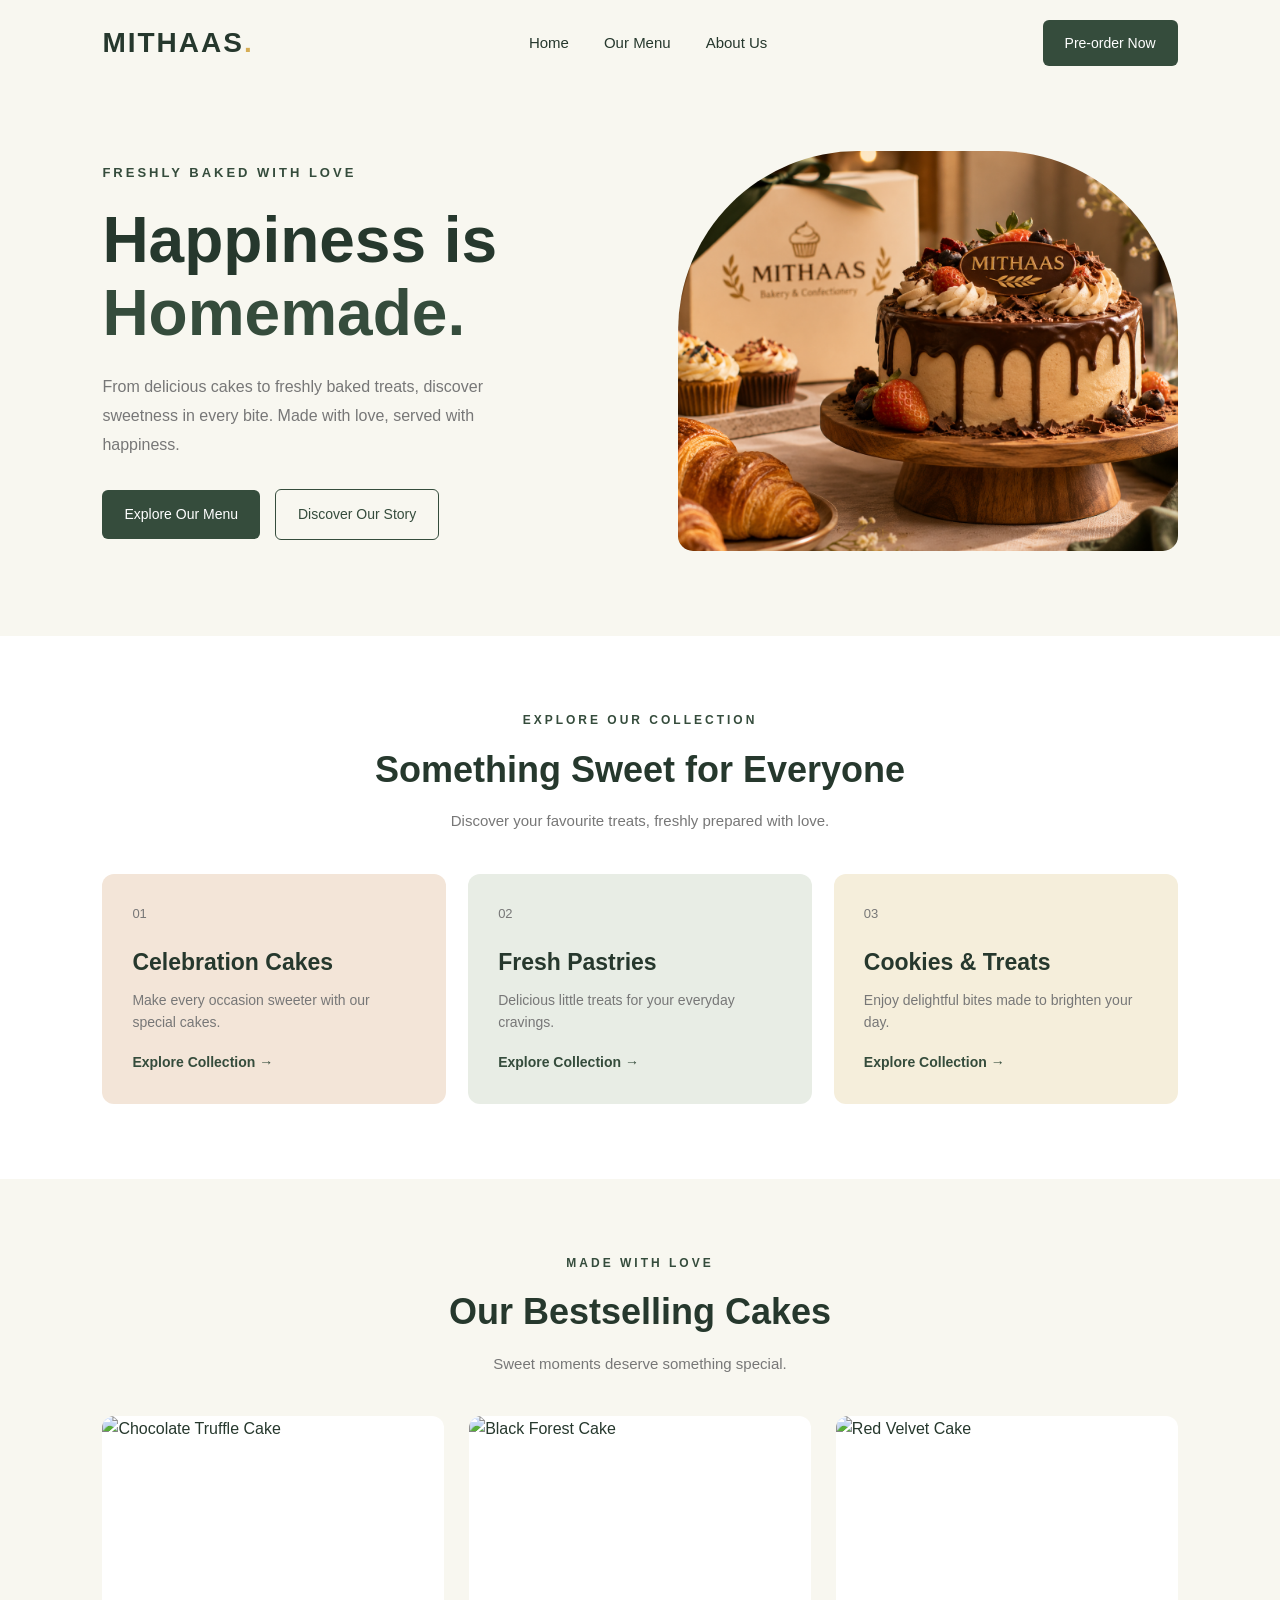
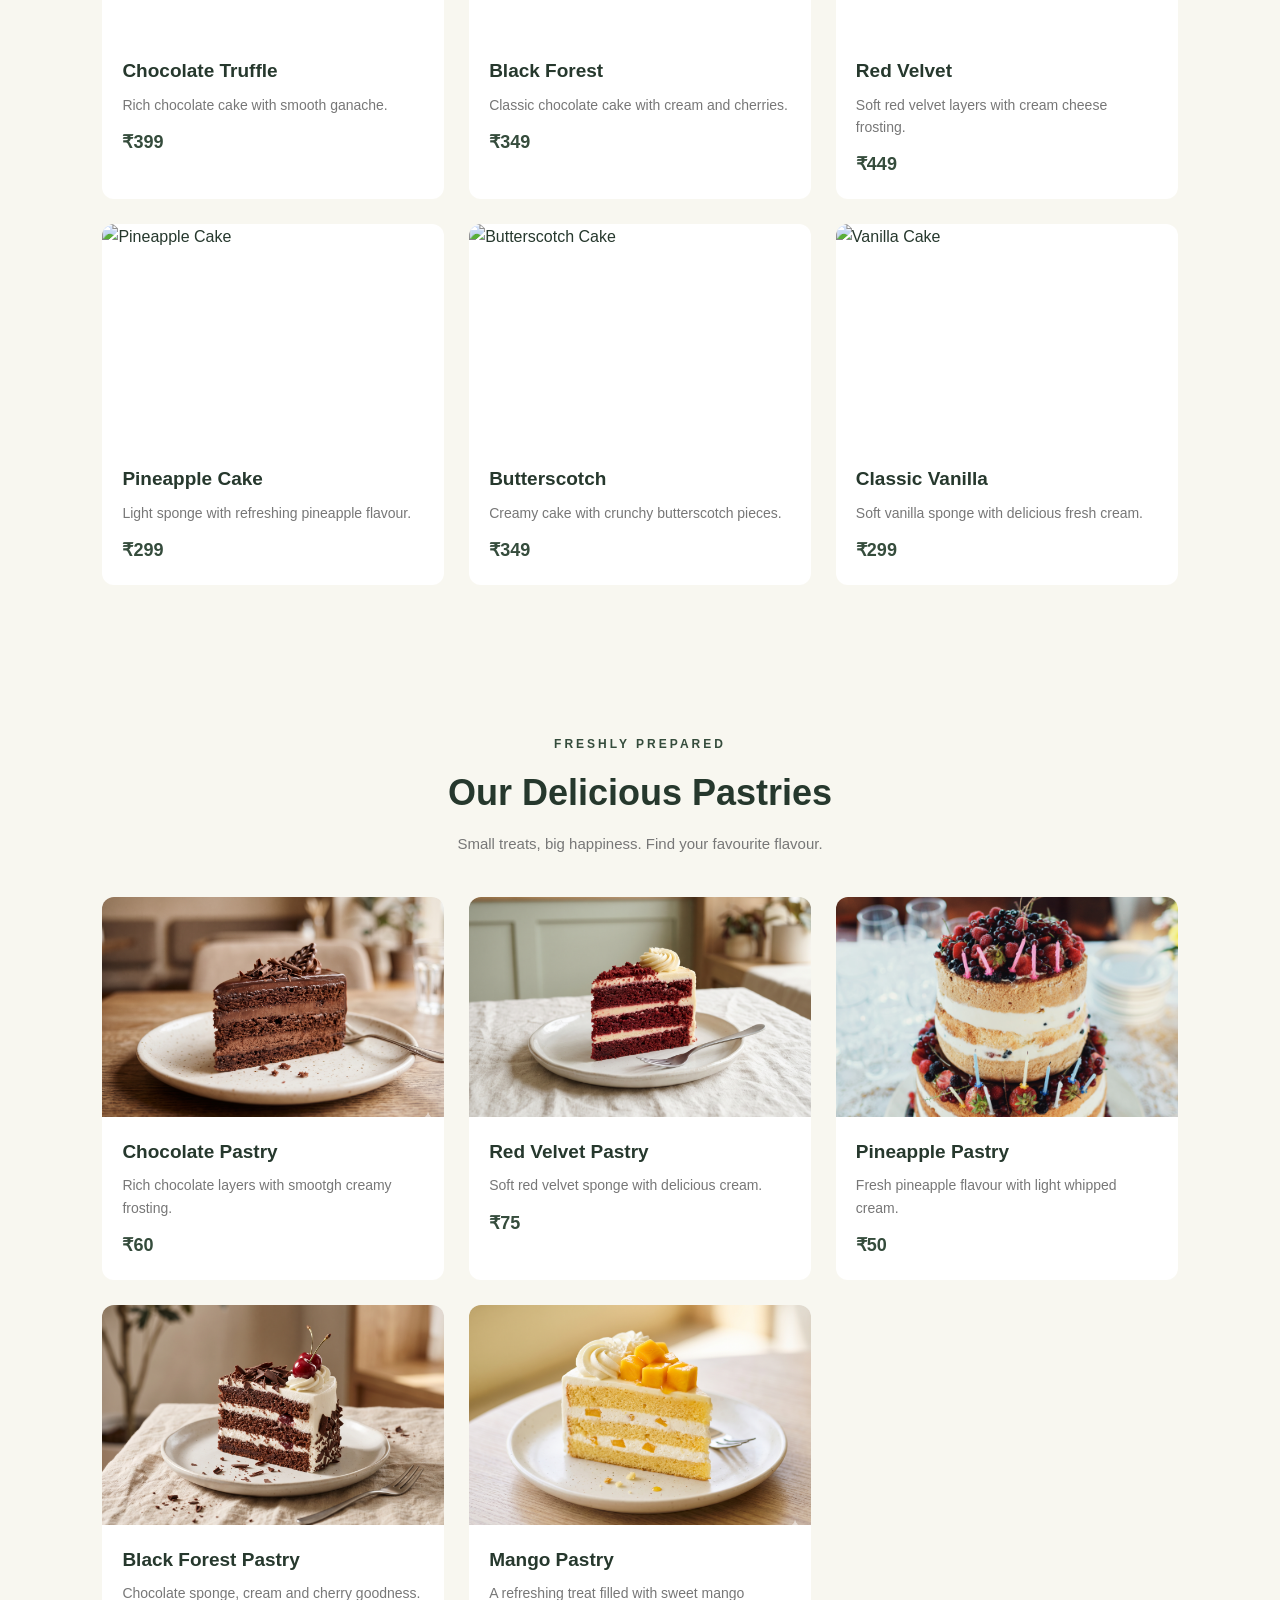
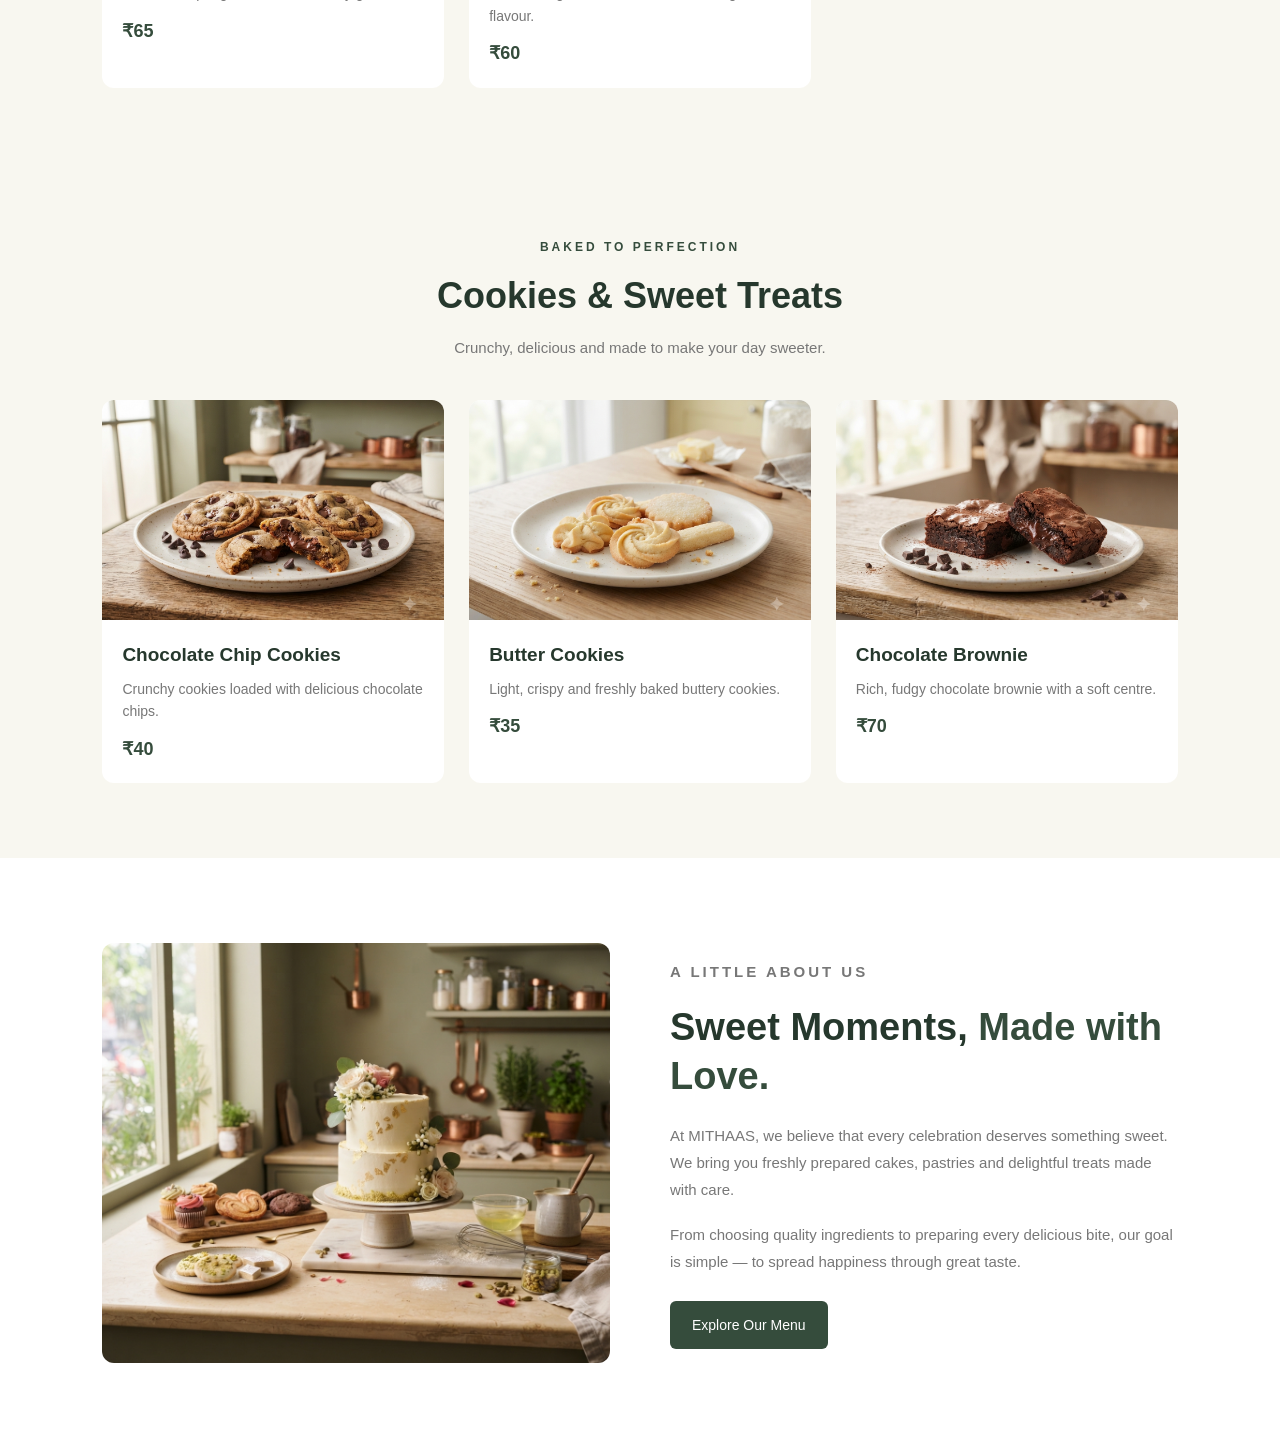
==== commit 0c56c70c: "add script js" ====
--- a/index.html
+++ b/index.html
@@ -368,100 +368,10 @@
     </div>
 
 </section>
-<!-- =================================
-     PRE-ORDER SECTION
-================================= -->
-
-<section class="order-section" id="order">
-
-    <!-- Section Heading -->
-    <div class="section-heading">
-        <p>MAKE IT YOURS</p>
-        <h2>Place Your Pre-order</h2>
-        <span>Choose your favourite treats and let us prepare something special.</span>
-    </div>
-
-    <!-- Pre-order Form -->
-    <form class="order-form" id="orderForm">
-
-        <!-- Customer Name -->
-        <div class="form-group">
-            <label for="customerName">Your Name</label>
-            <input type="text" id="customerName"
-                   placeholder="Enter your name" required>
-        </div>
-
-        <!-- Product Selection -->
-        <div class="form-group">
-            <label for="product">Choose Your Product</label>
-
-            <select id="product" required>
-                <option value="" data-price="0">Select a product</option>
-
-                <option value="Chocolate Pastry" data-price="60">
-                    Chocolate Pastry - ₹60
-                </option>
-
-                <option value="Red Velvet Pastry" data-price="75">
-                    Red Velvet Pastry - ₹75
-                </option>
-
-                <option value="Pineapple Pastry" data-price="50">
-                    Pineapple Pastry - ₹50
-                </option>
-
-                <option value="Black Forest Pastry" data-price="65">
-                    Black Forest Pastry - ₹65
-                </option>
-
-                <option value="Mango Pastry" data-price="60">
-                    Mango Pastry - ₹60
-                </option>
-
-                <option value="Chocolate Chip Cookies" data-price="40">
-                    Chocolate Chip Cookies - ₹40
-                </option>
-
-                <option value="Butter Cookies" data-price="35">
-                    Butter Cookies - ₹35
-                </option>
-
-                <option value="Chocolate Brownie" data-price="70">
-                    Chocolate Brownie - ₹70
-                </option>
-
-            </select>
-        </div>
-
-        <!-- Quantity Selector -->
-        <div class="form-group">
-            <label>Quantity</label>
-
-            <div class="quantity-selector">
-
-                <button type="button" id="decrease">−</button>
-
-                <span id="quantity">1</span>
-
-                <button type="button" id="increase">+</button>
-
-            </div>
-        </div>
-
-        <!-- Total Price -->
-        <div class="total-price">
-            <span>Total Amount</span>
-            <h3>₹<span id="total">0</span></h3>
-        </div>
-
-        <!-- Submit Button -->
-        <button type="submit" class="submit-btn">
-            Place My Order
-        </button>
-
-    </form>
-
-</section>
+
+
+<!-- Connects JavaScript with HTML -->
+<script src="script.js"></script>
 
 
 </body>
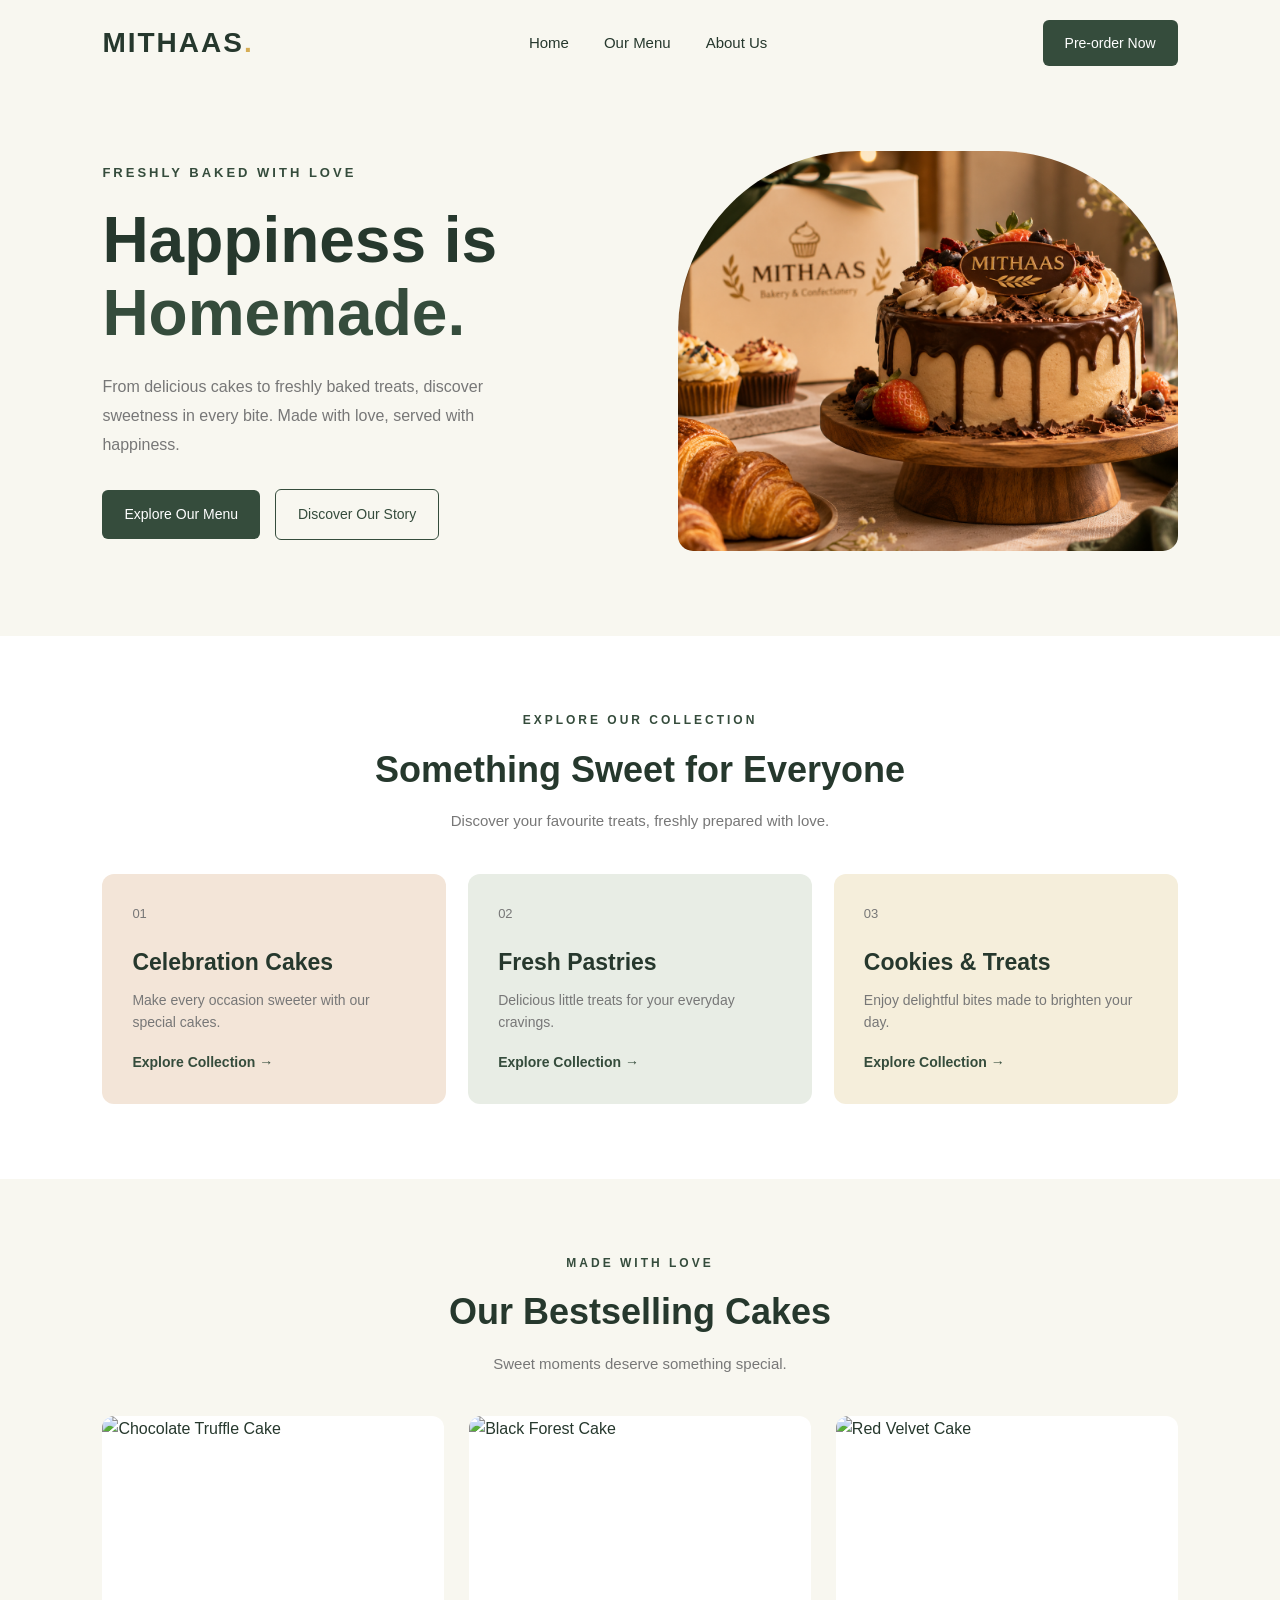
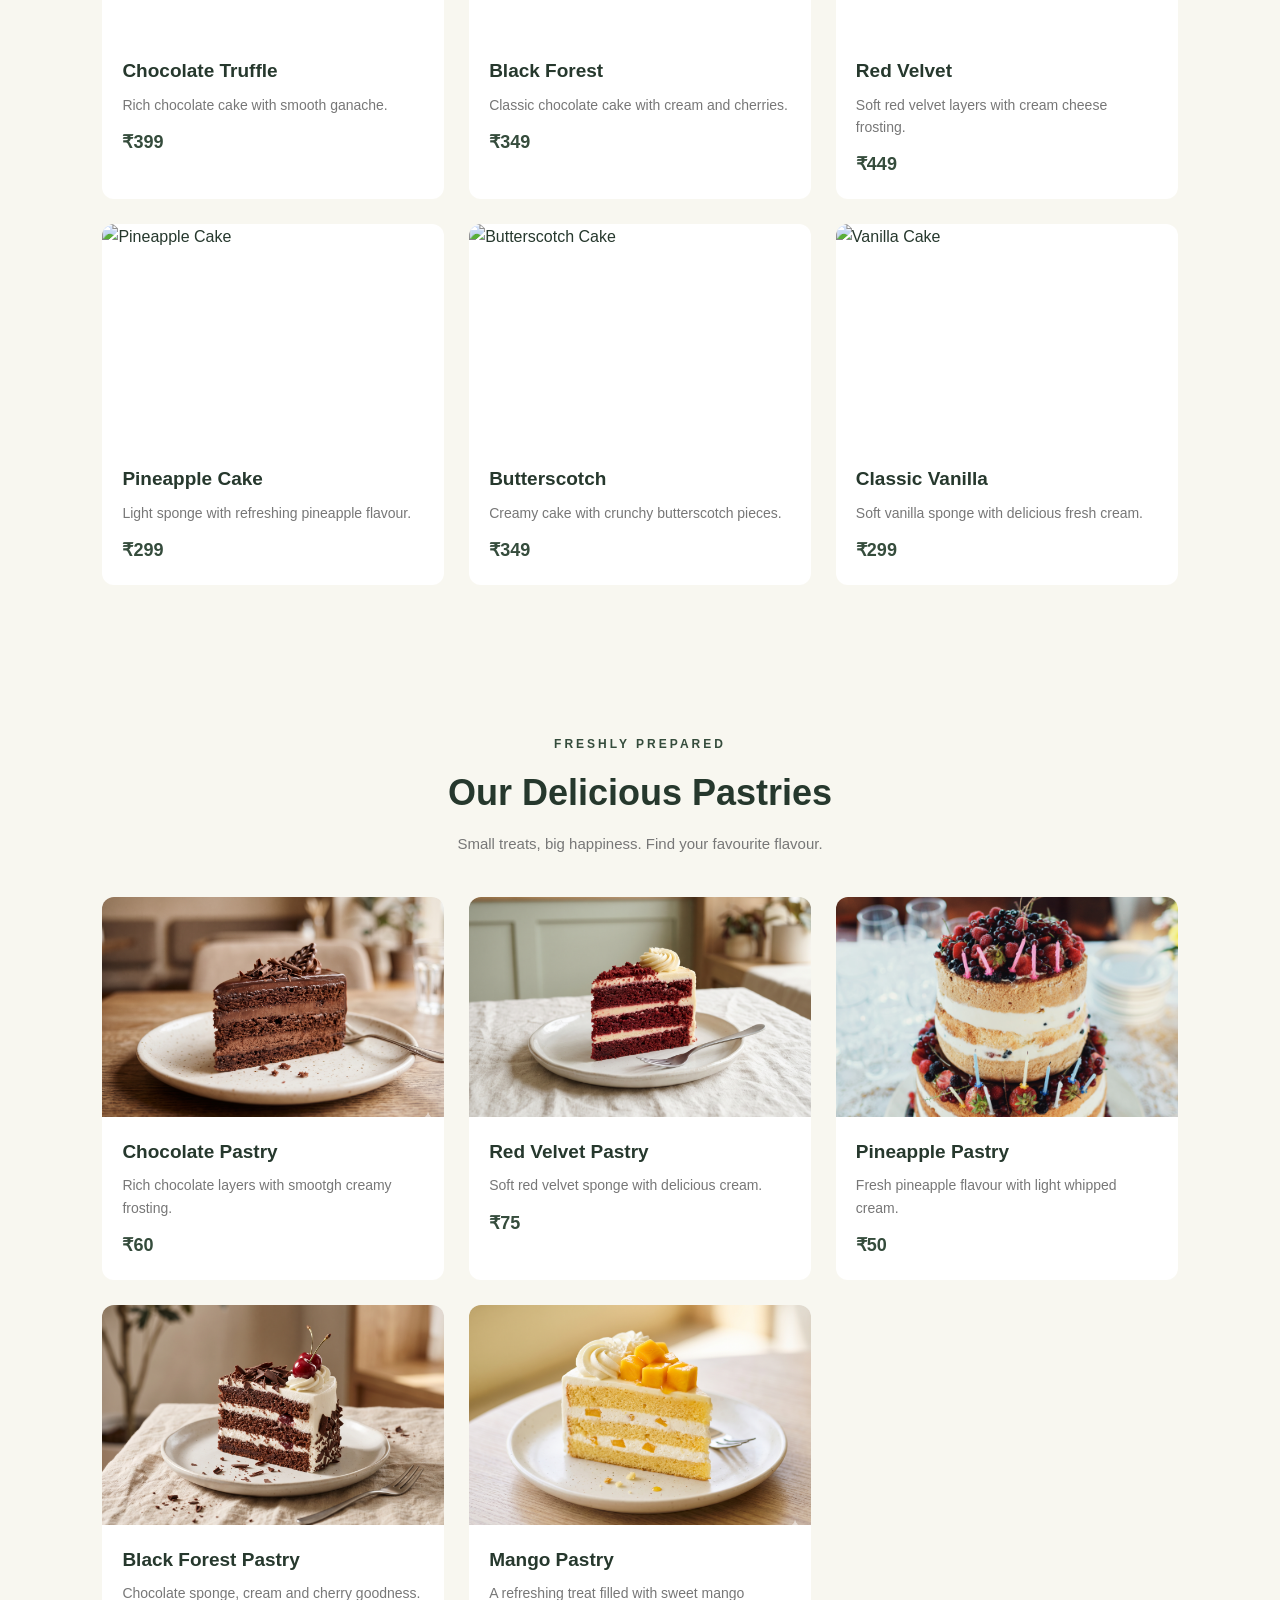
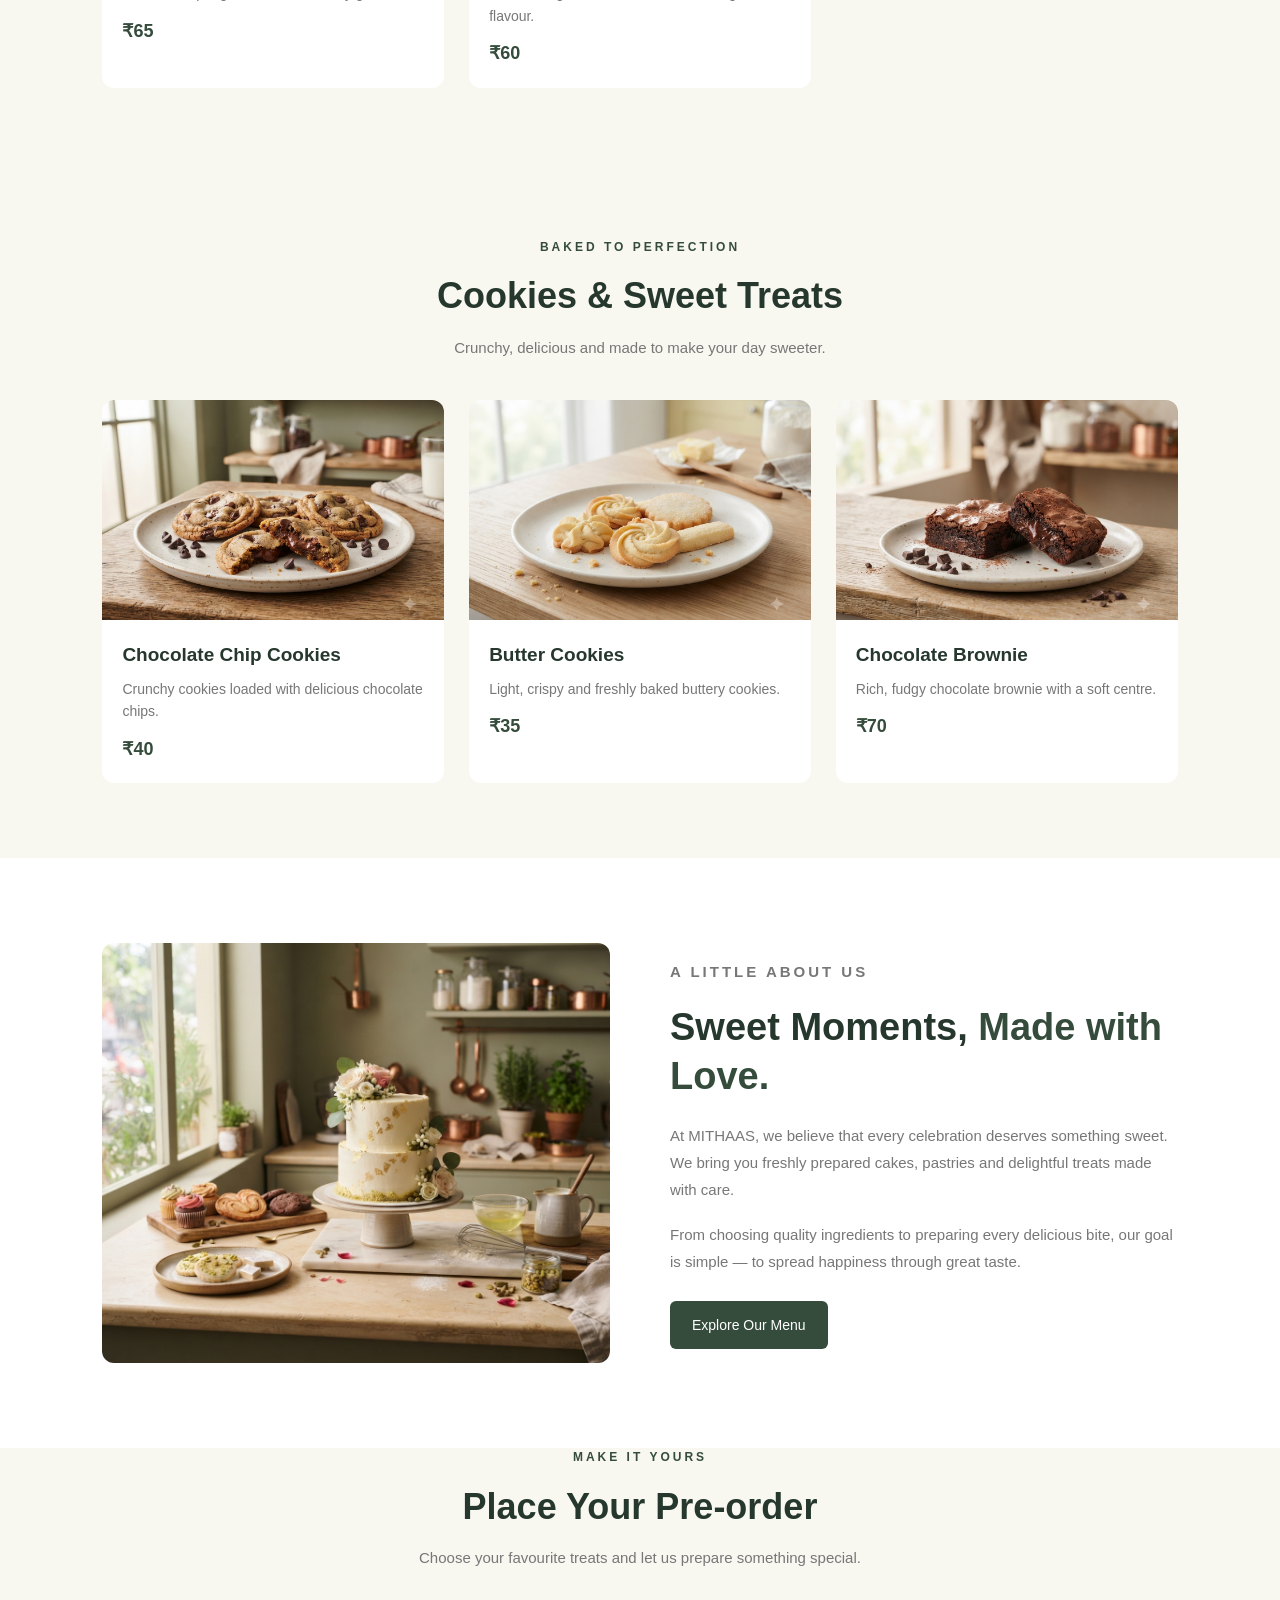
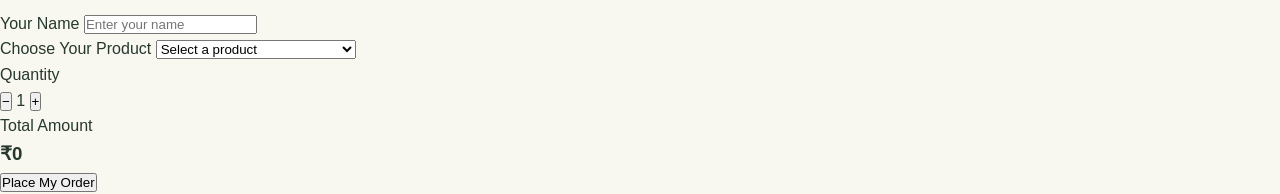
==== commit ff39376b: "Merge branch 'main' of https://github.com/saurabhverma731044-stack/Bakery_Website_ITC_Project" ====
--- a/index.html
+++ b/index.html
@@ -368,6 +368,100 @@
     </div>
 
 </section>
+<!-- =================================
+     PRE-ORDER SECTION
+================================= -->
+
+<section class="order-section" id="order">
+
+    <!-- Section Heading -->
+    <div class="section-heading">
+        <p>MAKE IT YOURS</p>
+        <h2>Place Your Pre-order</h2>
+        <span>Choose your favourite treats and let us prepare something special.</span>
+    </div>
+
+    <!-- Pre-order Form -->
+    <form class="order-form" id="orderForm">
+
+        <!-- Customer Name -->
+        <div class="form-group">
+            <label for="customerName">Your Name</label>
+            <input type="text" id="customerName"
+                   placeholder="Enter your name" required>
+        </div>
+
+        <!-- Product Selection -->
+        <div class="form-group">
+            <label for="product">Choose Your Product</label>
+
+            <select id="product" required>
+                <option value="" data-price="0">Select a product</option>
+
+                <option value="Chocolate Pastry" data-price="60">
+                    Chocolate Pastry - ₹60
+                </option>
+
+                <option value="Red Velvet Pastry" data-price="75">
+                    Red Velvet Pastry - ₹75
+                </option>
+
+                <option value="Pineapple Pastry" data-price="50">
+                    Pineapple Pastry - ₹50
+                </option>
+
+                <option value="Black Forest Pastry" data-price="65">
+                    Black Forest Pastry - ₹65
+                </option>
+
+                <option value="Mango Pastry" data-price="60">
+                    Mango Pastry - ₹60
+                </option>
+
+                <option value="Chocolate Chip Cookies" data-price="40">
+                    Chocolate Chip Cookies - ₹40
+                </option>
+
+                <option value="Butter Cookies" data-price="35">
+                    Butter Cookies - ₹35
+                </option>
+
+                <option value="Chocolate Brownie" data-price="70">
+                    Chocolate Brownie - ₹70
+                </option>
+
+            </select>
+        </div>
+
+        <!-- Quantity Selector -->
+        <div class="form-group">
+            <label>Quantity</label>
+
+            <div class="quantity-selector">
+
+                <button type="button" id="decrease">−</button>
+
+                <span id="quantity">1</span>
+
+                <button type="button" id="increase">+</button>
+
+            </div>
+        </div>
+
+        <!-- Total Price -->
+        <div class="total-price">
+            <span>Total Amount</span>
+            <h3>₹<span id="total">0</span></h3>
+        </div>
+
+        <!-- Submit Button -->
+        <button type="submit" class="submit-btn">
+            Place My Order
+        </button>
+
+    </form>
+
+</section>
 
 
 <!-- Connects JavaScript with HTML -->
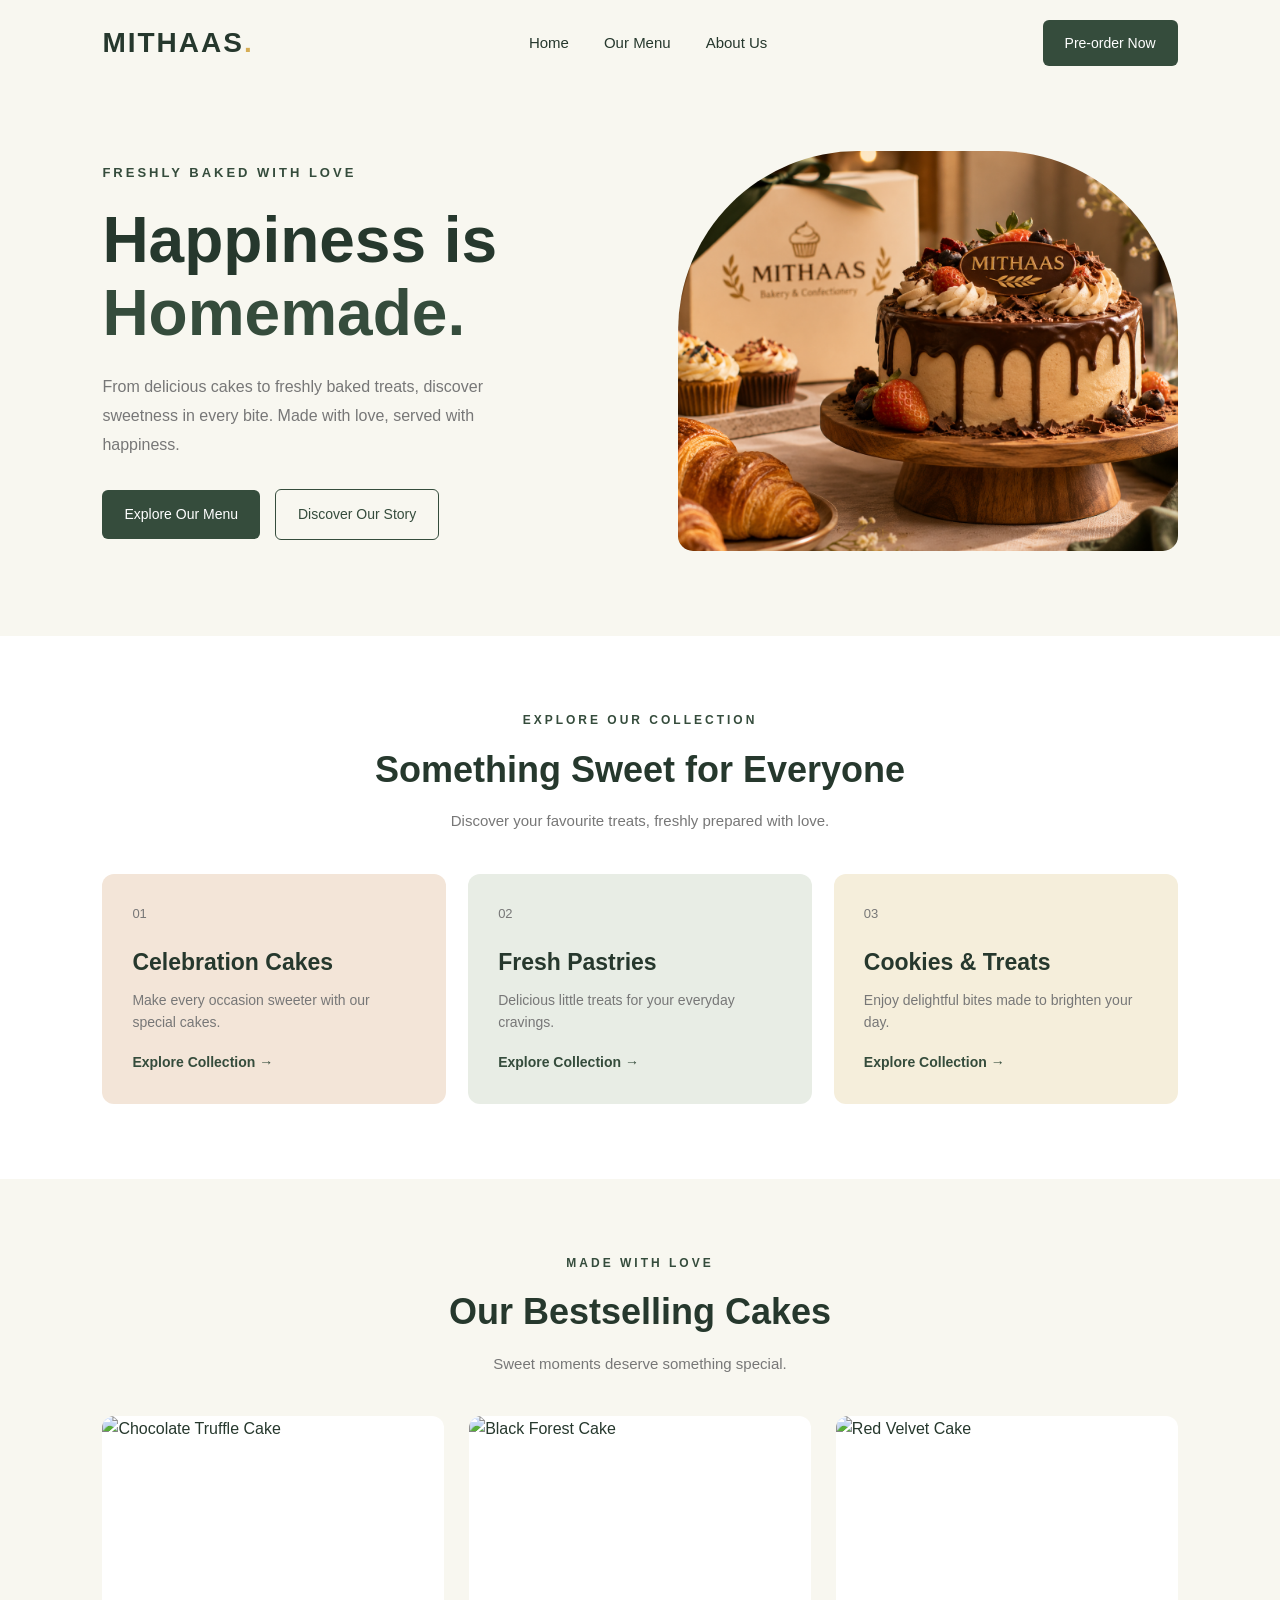
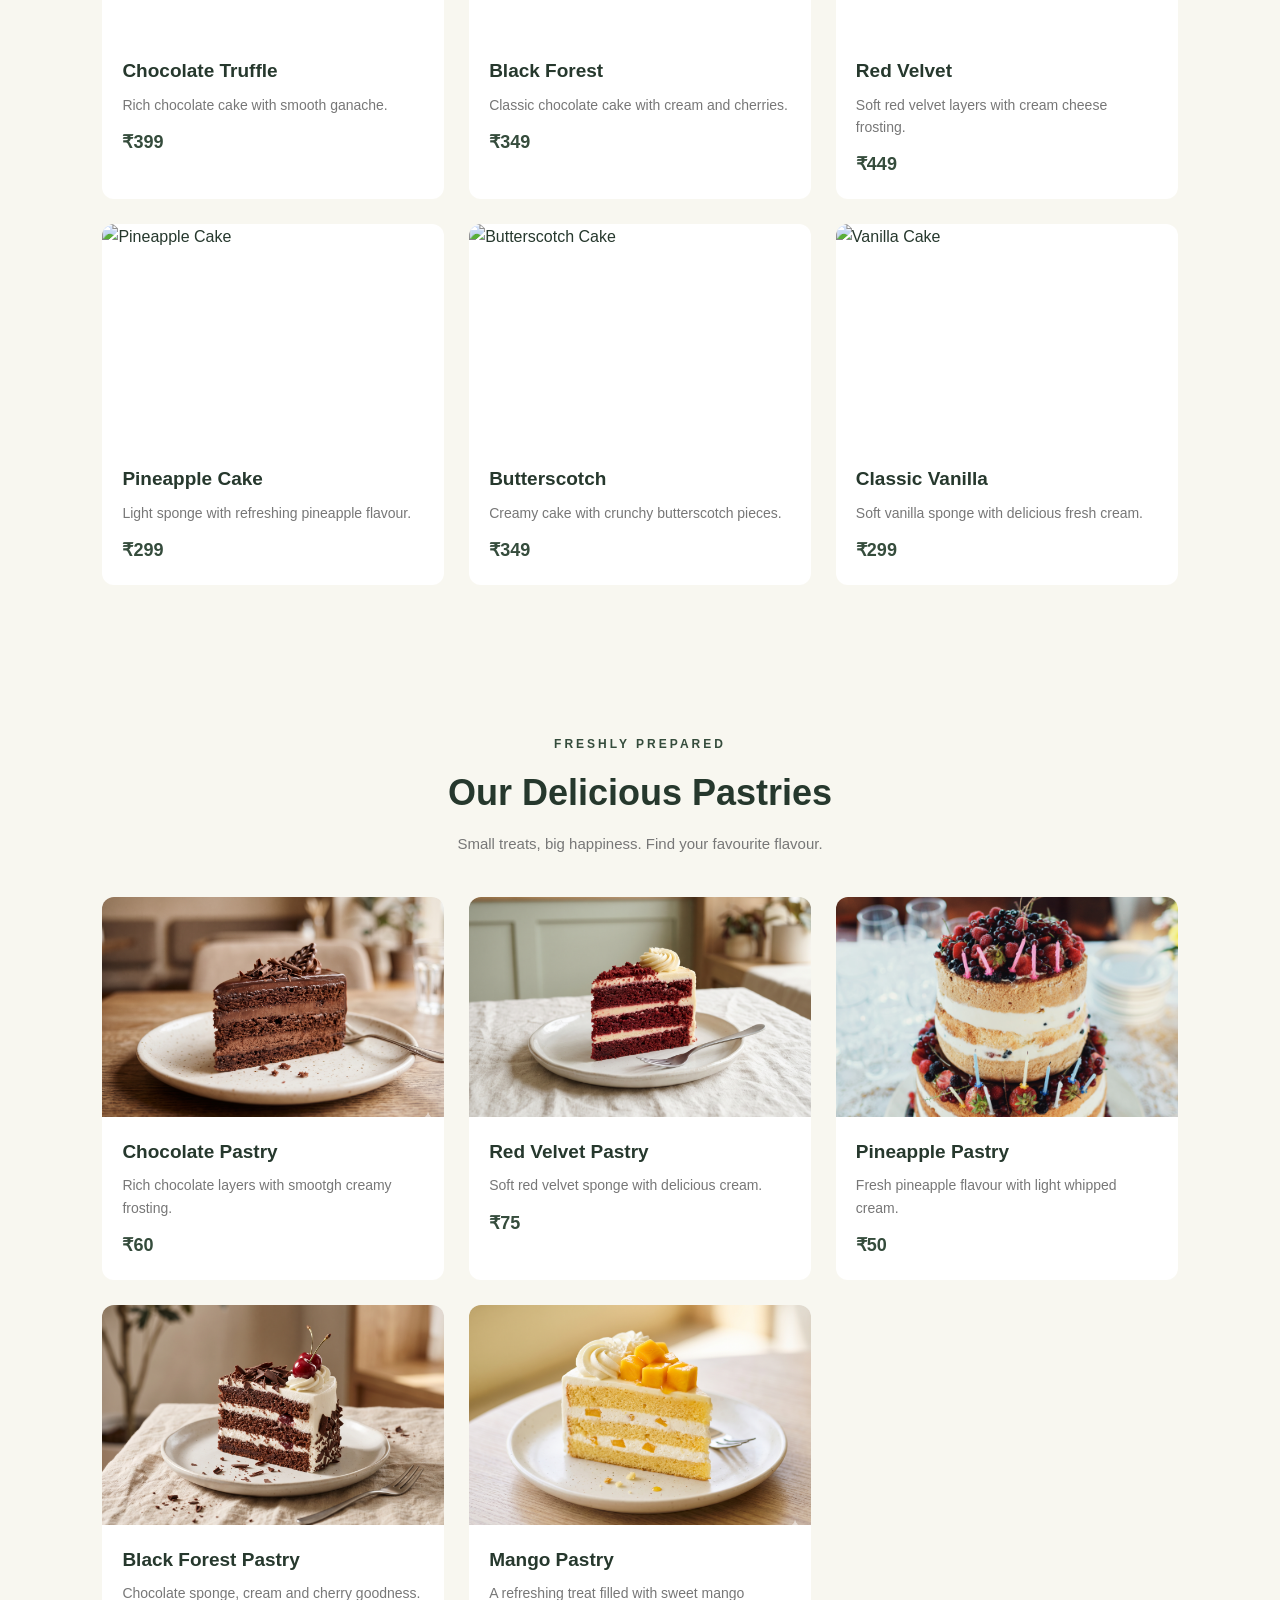
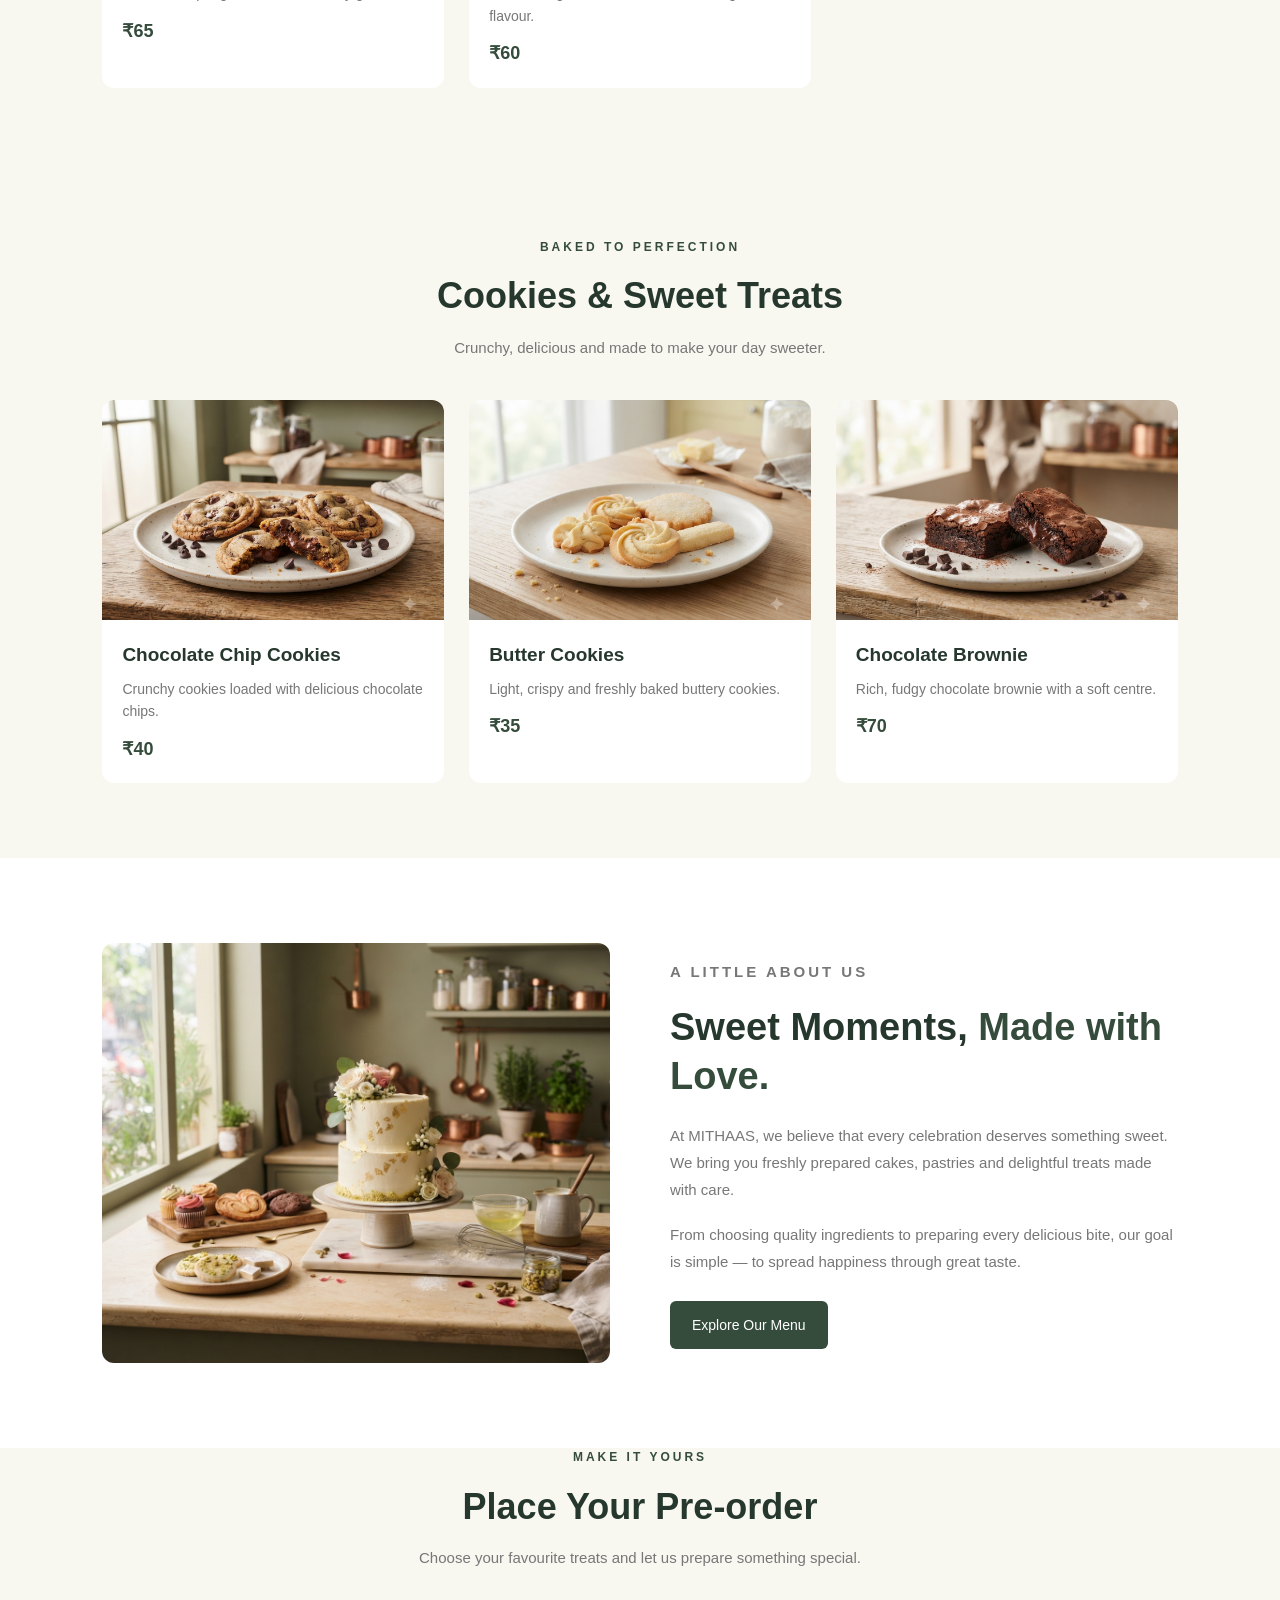
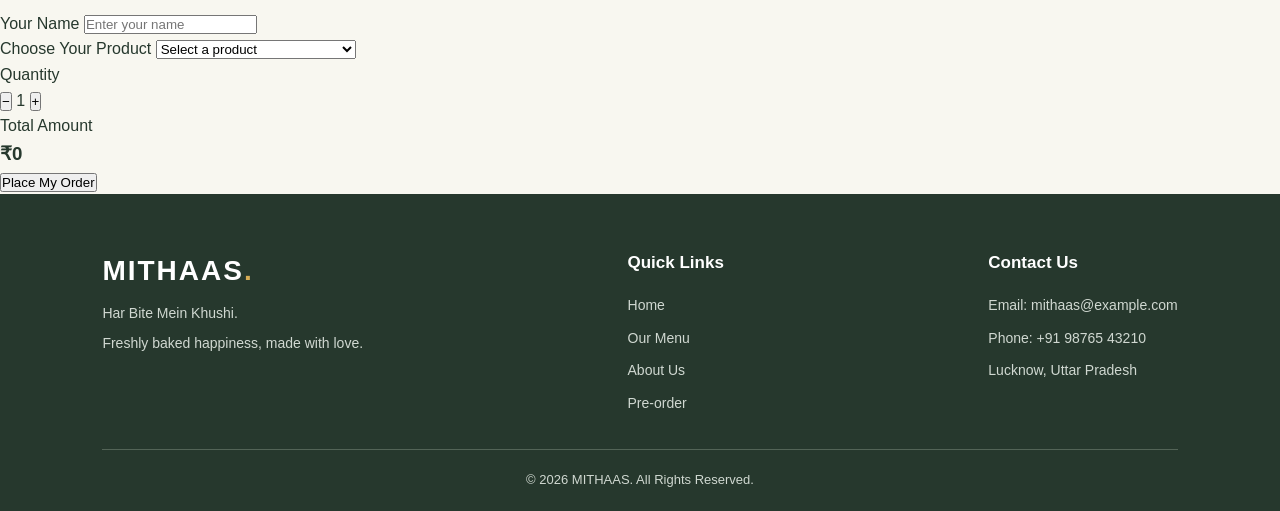
==== commit 6a0ed44c: "Add website footer HTML structure with style" ====
--- a/index.html
+++ b/index.html
@@ -463,6 +463,47 @@
 
 </section>
 
+<!-- =================================
+     WEBSITE FOOTER
+================================= -->
+
+<footer class="footer">
+
+    <!-- Brand Information -->
+    <div class="footer-content">
+
+        <div class="footer-brand">
+            <h2>MITHAAS<span>.</span></h2>
+            <p>Har Bite Mein Khushi.</p>
+            <p>Freshly baked happiness, made with love.</p>
+        </div>
+
+        <!-- Quick Links -->
+        <div class="footer-links">
+            <h3>Quick Links</h3>
+            <a href="#home">Home</a>
+            <a href="#menu">Our Menu</a>
+            <a href="#about">About Us</a>
+            <a href="#order">Pre-order</a>
+        </div>
+
+        <!-- Contact Information -->
+        <div class="footer-contact">
+            <h3>Contact Us</h3>
+            <p>Email: mithaas@example.com</p>
+            <p>Phone: +91 98765 43210</p>
+            <p>Lucknow, Uttar Pradesh</p>
+        </div>
+
+    </div>
+
+    <!-- Copyright -->
+    <div class="footer-bottom">
+        <p>&copy; 2026 MITHAAS. All Rights Reserved.</p>
+    </div>
+
+</footer>
+
 
 <!-- Connects JavaScript with HTML -->
 <script src="script.js"></script>
--- a/style.css
+++ b/style.css
@@ -408,4 +408,75 @@
 
 .about-content .primary-btn {
     margin-top: 8px;
+}
+
+/* =================================
+   WEBSITE FOOTER
+================================= */
+
+.footer {
+    background-color: var(--dark-green);
+    color: var(--white);
+    padding: 55px 8% 20px;
+}
+
+/* Footer Columns */
+.footer-content {
+    display: flex;
+    justify-content: space-between;
+    gap: 40px;
+    padding-bottom: 35px;
+}
+
+/* Brand Information */
+.footer-brand h2 {
+    font-size: 28px;
+    letter-spacing: 2px;
+    margin-bottom: 8px;
+}
+
+.footer-brand h2 span {
+    color: var(--accent-yellow);
+}
+
+.footer-brand p {
+    color: #D0D8D1;
+    font-size: 14px;
+    margin-bottom: 8px;
+}
+
+/* Footer Links and Contact */
+.footer-links,
+.footer-contact {
+    display: flex;
+    flex-direction: column;
+    gap: 10px;
+}
+
+.footer-links h3,
+.footer-contact h3 {
+    font-size: 17px;
+    margin-bottom: 8px;
+}
+
+.footer-links a,
+.footer-contact p {
+    color: #D0D8D1;
+    font-size: 14px;
+}
+
+.footer-links a:hover {
+    color: var(--accent-yellow);
+}
+
+/* Copyright */
+.footer-bottom {
+    border-top: 1px solid #536457;
+    padding-top: 20px;
+    text-align: center;
+}
+
+.footer-bottom p {
+    color: #D0D8D1;
+    font-size: 13px;
 }
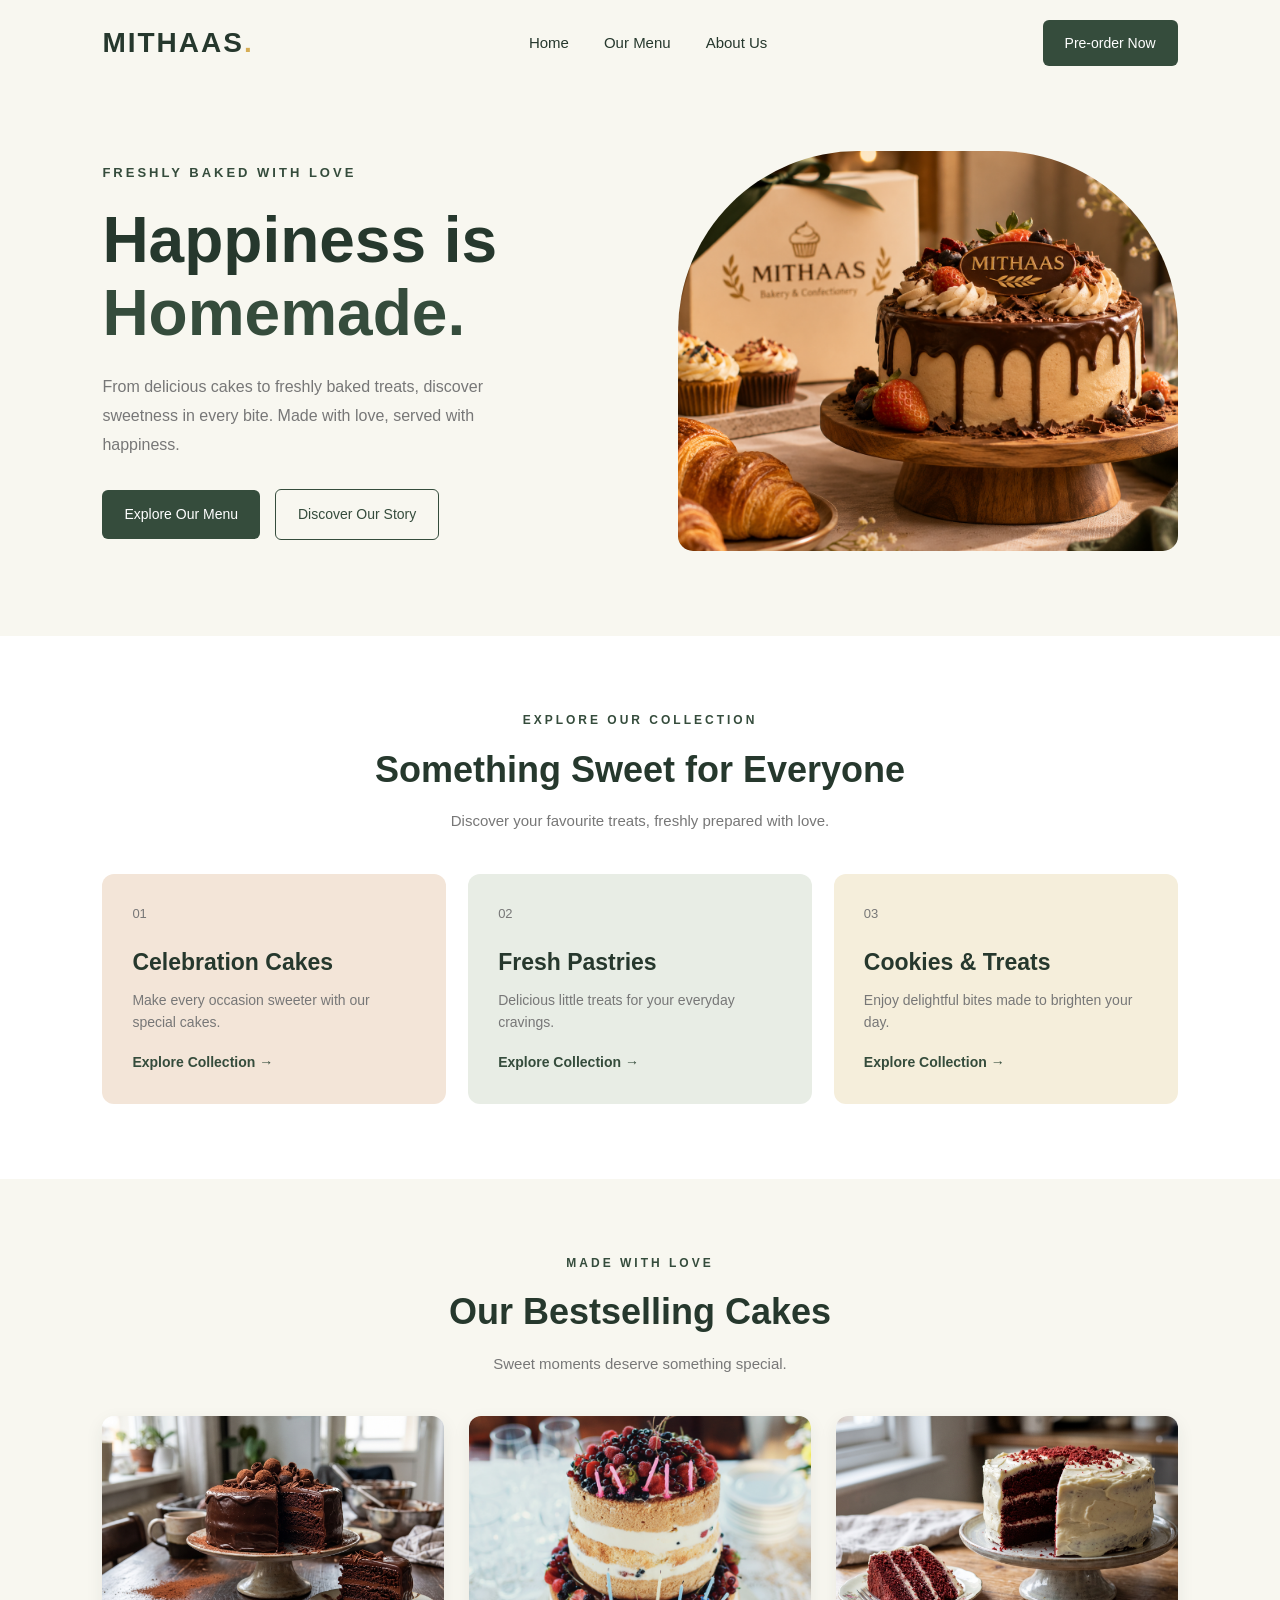
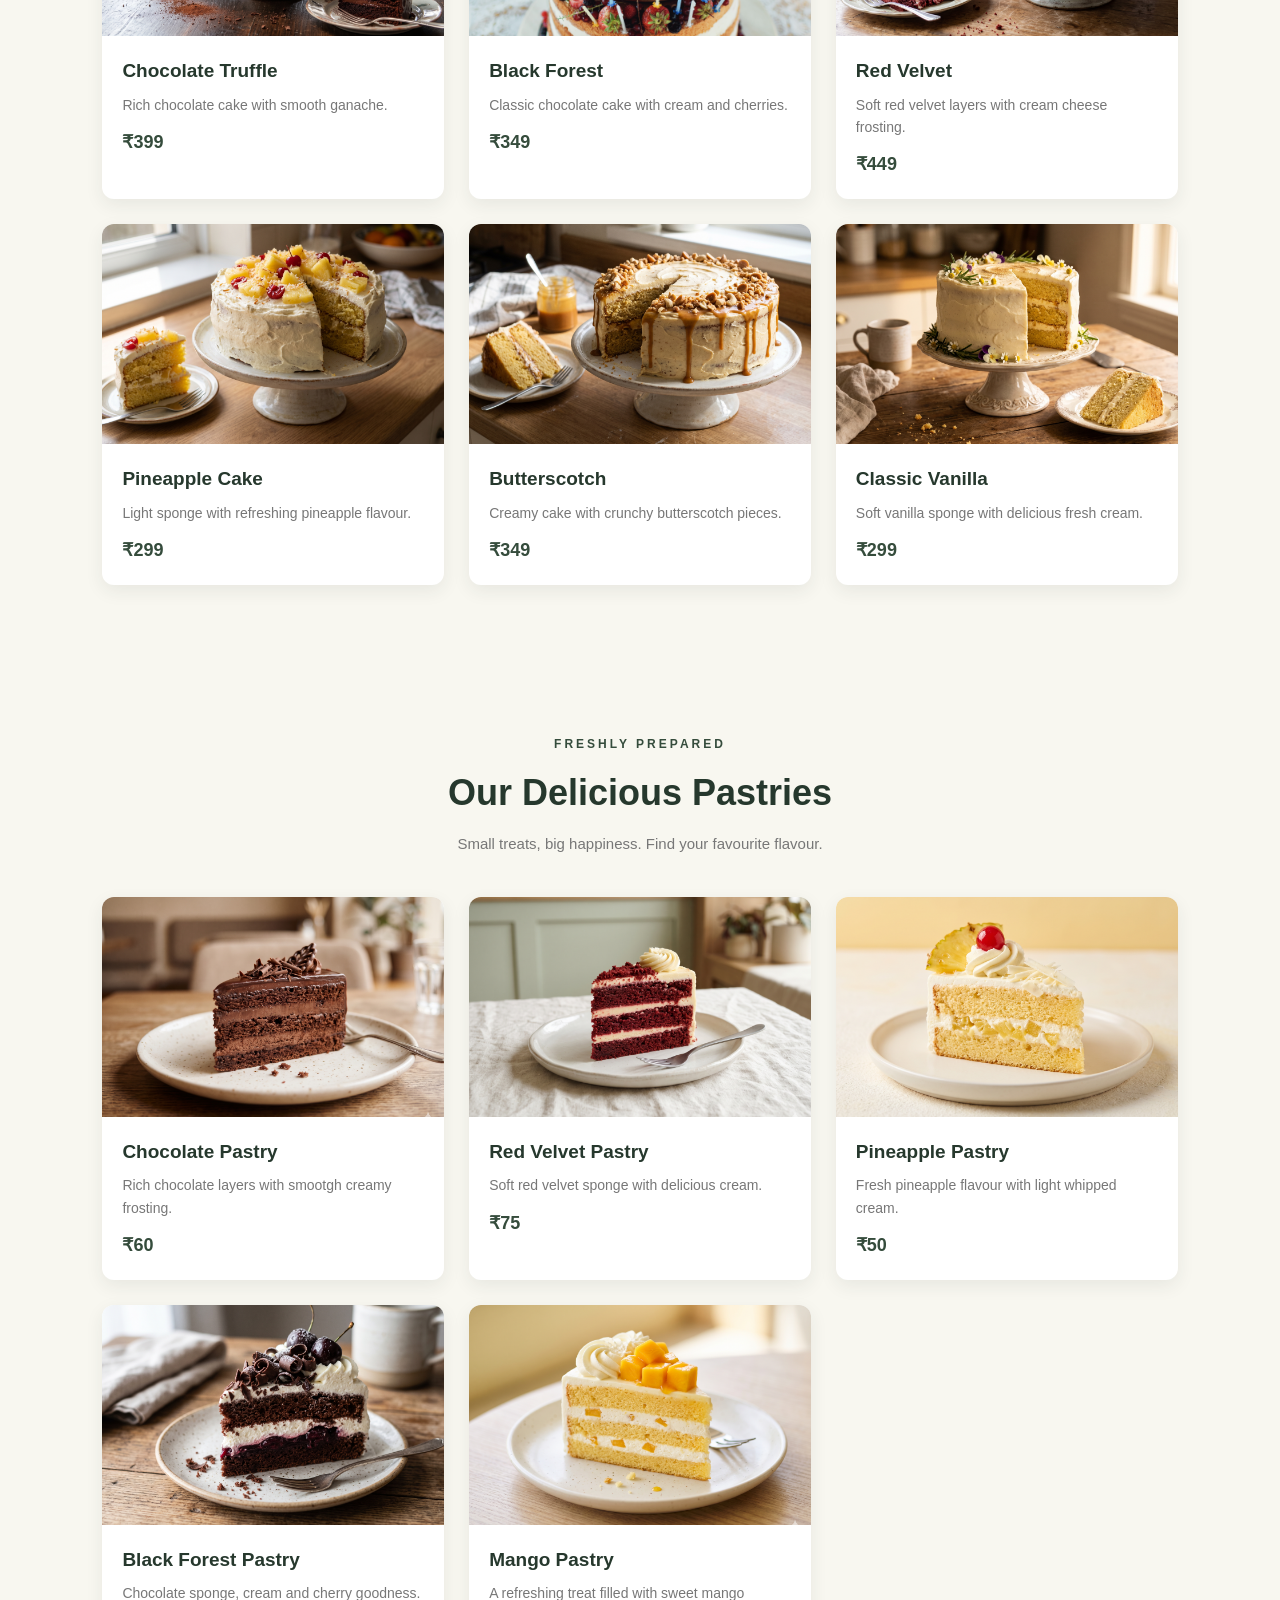
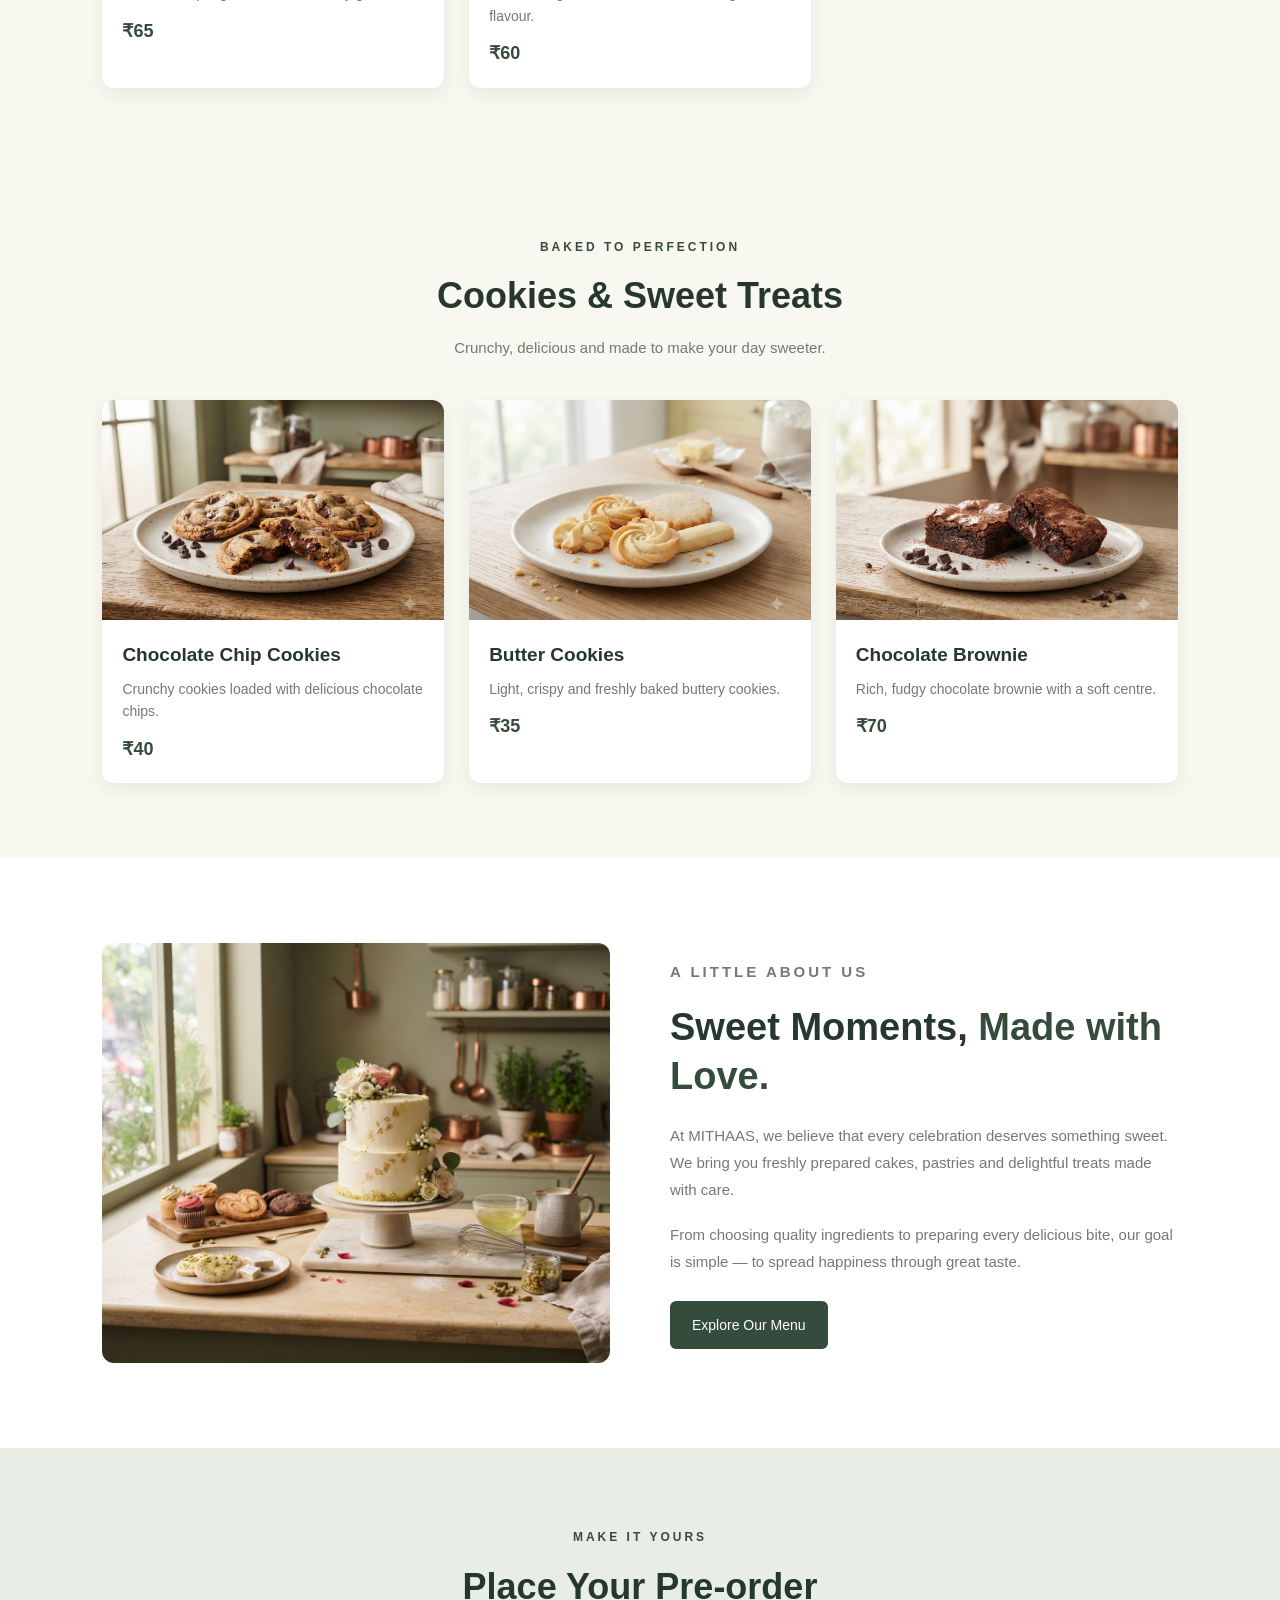
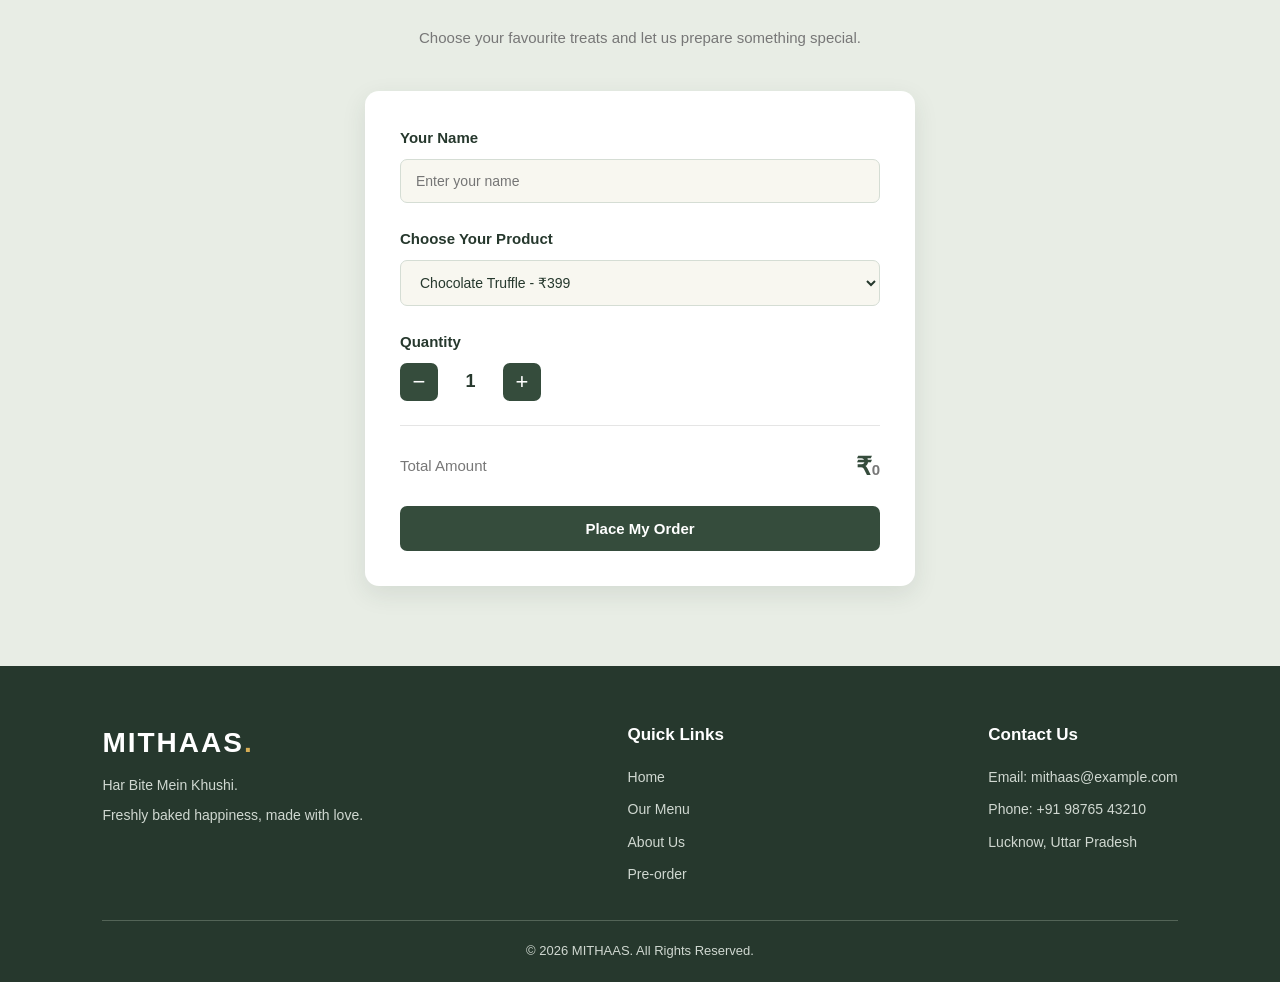
==== commit 8bb26cf8: "updated preorder form" ====
--- a/index.html
+++ b/index.html
@@ -86,7 +86,7 @@
             <span class="category-number">01</span>
             <h3>Celebration Cakes</h3>
             <p>Make every occasion sweeter with our special cakes.</p>
-            <a href="#order">Explore Collection →</a>
+            <a href="#cakes">Explore Collection →</a>
         </div>
 
         <!-- Pastries -->
@@ -94,7 +94,7 @@
             <span class="category-number">02</span>
             <h3>Fresh Pastries</h3>
             <p>Delicious little treats for your everyday cravings.</p>
-            <a href="#order">Explore Collection →</a>
+            <a href="#pastries">Explore Collection →</a>
         </div>
 
         <!-- Cookies and Treats -->
@@ -102,7 +102,7 @@
             <span class="category-number">03</span>
             <h3>Cookies & Treats</h3>
             <p>Enjoy delightful bites made to brighten your day.</p>
-            <a href="#order">Explore Collection →</a>
+            <a href="#treats">Explore Collection →</a>
             
         </div>
 
@@ -396,7 +396,31 @@
             <label for="product">Choose Your Product</label>
 
             <select id="product" required>
-                <option value="" data-price="0">Select a product</option>
+                <!-- Cake Options -->
+                <option value="Chocolate Truffle" data-price="399">
+                    Chocolate Truffle - ₹399
+                </option>
+
+                <option value="Black Forest Cake" data-price="349">
+                    Black Forest Cake - ₹349
+                </option>
+
+                <option value="Red Velvet Cake" data-price="449">
+                    Red Velvet Cake - ₹449
+                </option>
+
+                <option value="Pineapple Cake" data-price="299">
+                    Pineapple Cake - ₹299
+                </option>
+
+                <option value="Butterscotch Cake" data-price="349">
+    Butterscotch Cake - ₹349
+                </option>
+
+                <option value="Classic Vanilla Cake" data-price="299">
+                    Classic Vanilla Cake - ₹299
+                </option>
+                
 
                 <option value="Chocolate Pastry" data-price="60">
                     Chocolate Pastry - ₹60
@@ -460,6 +484,12 @@
         </button>
 
     </form>
+
+    <div id="successMessage" class="success-message">
+    <h3>🎉 Order Successful!</h3>
+    <p>Thank you for choosing MITHAAS!</p>
+    <p>Your order has been placed successfully.</p>
+</div>
 
 </section>
 
--- a/style.css
+++ b/style.css
@@ -304,11 +304,13 @@
     background-color: var(--white);
     border-radius: 12px;
     overflow: hidden;
-    transition: transform 0.3s ease;
+    transition: transform 0.3s ease, box-shadow 0.3s ease;
+    box-shadow: 0 6px 18px rgba(38, 56, 45, 0.08);
 }
 
 .product-card:hover {
     transform: translateY(-5px);
+    box-shadow: 0 10px 24px rgba(38, 56, 45, 0.14);
 }
 
 .product-card img {
@@ -479,4 +481,306 @@
 .footer-bottom p {
     color: #D0D8D1;
     font-size: 13px;
+}
+
+
+/* =================================
+   RESPONSIVE DESIGN
+   Tablet and Mobile Screens
+================================= */
+
+
+/* Tablets and smaller laptops */
+@media (max-width: 900px) {
+
+    /* Navbar spacing */
+    .navbar {
+        padding: 18px 5%;
+    }
+
+    .nav-links {
+        gap: 18px;
+    }
+
+    /* Hero section */
+    .hero {
+        padding: 50px 5%;
+        gap: 30px;
+    }
+
+    .hero-content h1 {
+        font-size: 48px;
+    }
+
+    /* About section */
+    .about {
+        padding: 65px 5%;
+        gap: 35px;
+    }
+
+    .about-content h2 {
+        font-size: 32px;
+    }
+
+    /* Footer */
+    .footer {
+        padding-left: 5%;
+        padding-right: 5%;
+    }
+
+}
+
+
+/* Mobile screens */
+@media (max-width: 600px) {
+
+    /* Navbar */
+    .navbar {
+        flex-wrap: wrap;
+        gap: 18px;
+    }
+
+    .logo {
+        font-size: 24px;
+    }
+
+    .navbar nav {
+        order: 3;
+        width: 100%;
+    }
+
+    .nav-links {
+        justify-content: center;
+        gap: 20px;
+    }
+
+    .order-btn {
+        padding: 10px 15px;
+    }
+
+    /* Hero section */
+    .hero {
+        flex-direction: column;
+        padding: 40px 6%;
+        text-align: center;
+    }
+
+    .hero-content h1 {
+        font-size: 42px;
+    }
+
+    .hero-description {
+        margin-left: auto;
+        margin-right: auto;
+    }
+
+    .hero-buttons {
+        justify-content: center;
+        flex-wrap: wrap;
+    }
+
+    .hero-image img {
+        height: 300px;
+    }
+
+    /* Section headings */
+    .section-heading h2 {
+        font-size: 28px;
+    }
+
+    /* Category cards */
+    .category-container {
+        grid-template-columns: 1fr;
+    }
+
+    /* About section */
+    .about {
+        flex-direction: column;
+        padding: 55px 6%;
+    }
+
+    .about-image img {
+        height: 300px;
+    }
+
+    .about-content h2 {
+        font-size: 30px;
+    }
+
+    /* Product cards */
+    .product-container {
+        grid-template-columns: 1fr;
+    }
+
+    /* Pre-order form */
+    .order-form {
+        padding: 25px 18px;
+    }
+
+    /* Footer */
+    .footer-content {
+        flex-direction: column;
+        gap: 30px;
+    }
+
+}
+
+/* =================================
+   PRE-ORDER SECTION
+================================= */
+
+.order-section {
+    padding: 80px 8%;
+    background-color: var(--light-green);
+}
+
+/* Pre-order Form Container */
+.order-form {
+    max-width: 550px;
+    margin: 0 auto;
+    padding: 35px;
+    background-color: var(--white);
+    border-radius: 14px;
+    box-shadow: 0 8px 25px rgba(38, 56, 45, 0.10);
+}
+
+/* Individual Form Groups */
+.form-group {
+    margin-bottom: 24px;
+}
+
+.form-group label {
+    display: block;
+    margin-bottom: 9px;
+    font-size: 15px;
+    font-weight: bold;
+    color: var(--dark-green);
+}
+
+/* Name Input and Product Dropdown */
+.form-group input,
+.form-group select {
+    width: 100%;
+    padding: 13px 15px;
+    border: 1px solid #D5DDD4;
+    border-radius: 7px;
+    background-color: var(--cream);
+    color: var(--text-dark);
+    font-size: 14px;
+    outline: none;
+    transition: border-color 0.3s ease;
+}
+
+.form-group input:focus,
+.form-group select:focus {
+    border-color: var(--primary-green);
+}
+
+/* Quantity Selector */
+.quantity-selector {
+    display: flex;
+    align-items: center;
+    gap: 20px;
+}
+
+.quantity-selector button {
+    width: 38px;
+    height: 38px;
+    border: none;
+    border-radius: 7px;
+    background-color: var(--primary-green);
+    color: var(--white);
+    font-size: 22px;
+    cursor: pointer;
+    transition: background-color 0.3s ease;
+}
+
+.quantity-selector button:hover {
+    background-color: var(--dark-green);
+}
+
+.quantity-selector span {
+    min-width: 25px;
+    text-align: center;
+    font-size: 18px;
+    font-weight: bold;
+}
+
+/* Total Price */
+.total-price {
+    display: flex;
+    justify-content: space-between;
+    align-items: center;
+    padding: 20px 0;
+    margin-top: 10px;
+    border-top: 1px solid #E5E5E5;
+}
+
+.total-price span {
+    color: var(--text-light);
+    font-size: 15px;
+}
+
+.total-price h3 {
+    color: var(--primary-green);
+    font-size: 25px;
+}
+
+/* Submit Button */
+.submit-btn {
+    width: 100%;
+    padding: 14px;
+    border: none;
+    border-radius: 7px;
+    background-color: var(--primary-green);
+    color: var(--white);
+    font-size: 15px;
+    font-weight: bold;
+    cursor: pointer;
+    transition: background-color 0.3s ease;
+}
+
+.submit-btn:hover {
+    background-color: var(--dark-green);
+}
+
+/* Mobile Form Adjustments */
+@media (max-width: 600px) {
+
+    .order-section {
+        padding: 55px 6%;
+    }
+
+    .order-form {
+        padding: 25px 18px;
+    }
+
+}
+
+
+/* ORDER SUCCESS MESSAGE */
+
+.success-message {
+    display: none;
+    max-width: 550px;
+    margin: 25px auto;
+    padding: 25px;
+    text-align: center;
+    background-color: var(--white);
+    border: 1px solid #D5DDD4;
+    border-left: 5px solid var(--primary-green);
+    border-radius: 12px;
+    box-shadow: 0 6px 18px rgba(38, 56, 45, 0.08);
+}
+
+.success-message h3 {
+    color: var(--primary-green);
+    font-size: 23px;
+    margin-bottom: 12px;
+}
+
+.success-message p {
+    color: var(--text-light);
+    font-size: 15px;
+    margin: 6px 0;
 }
